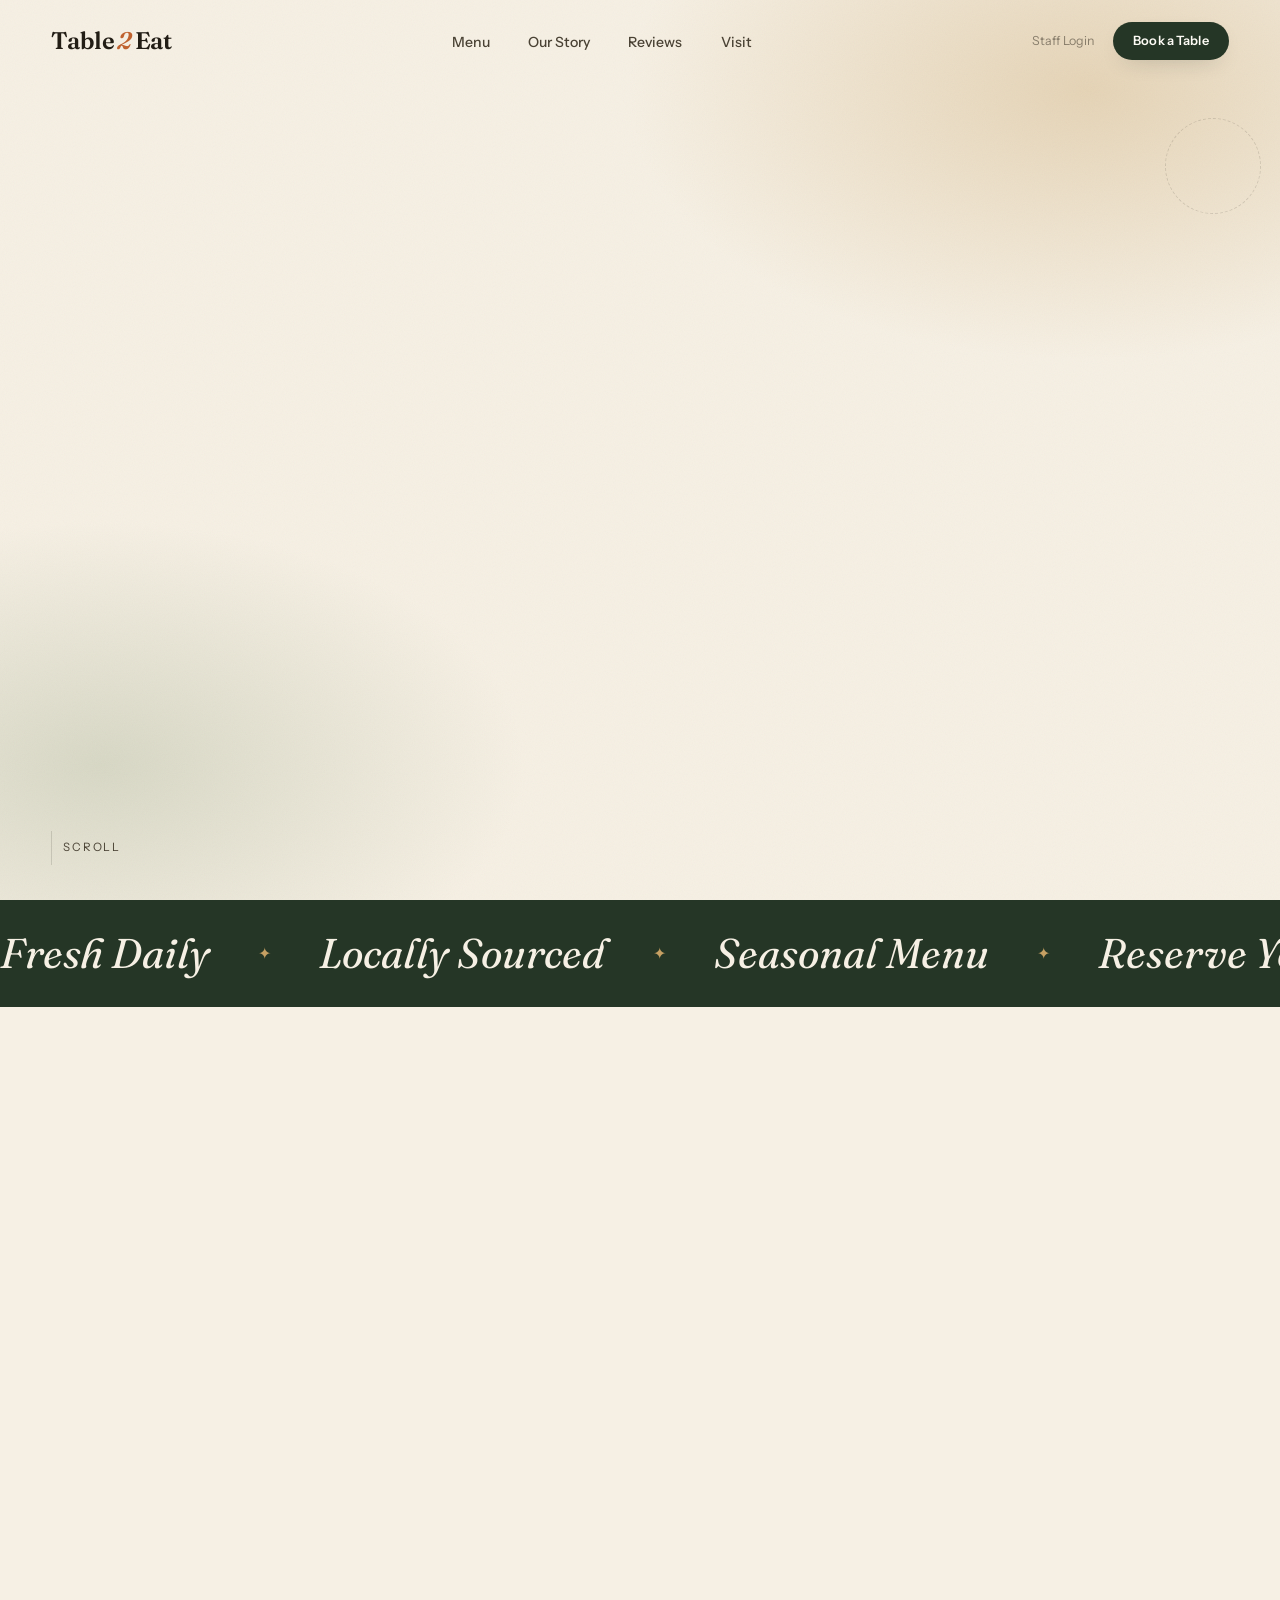
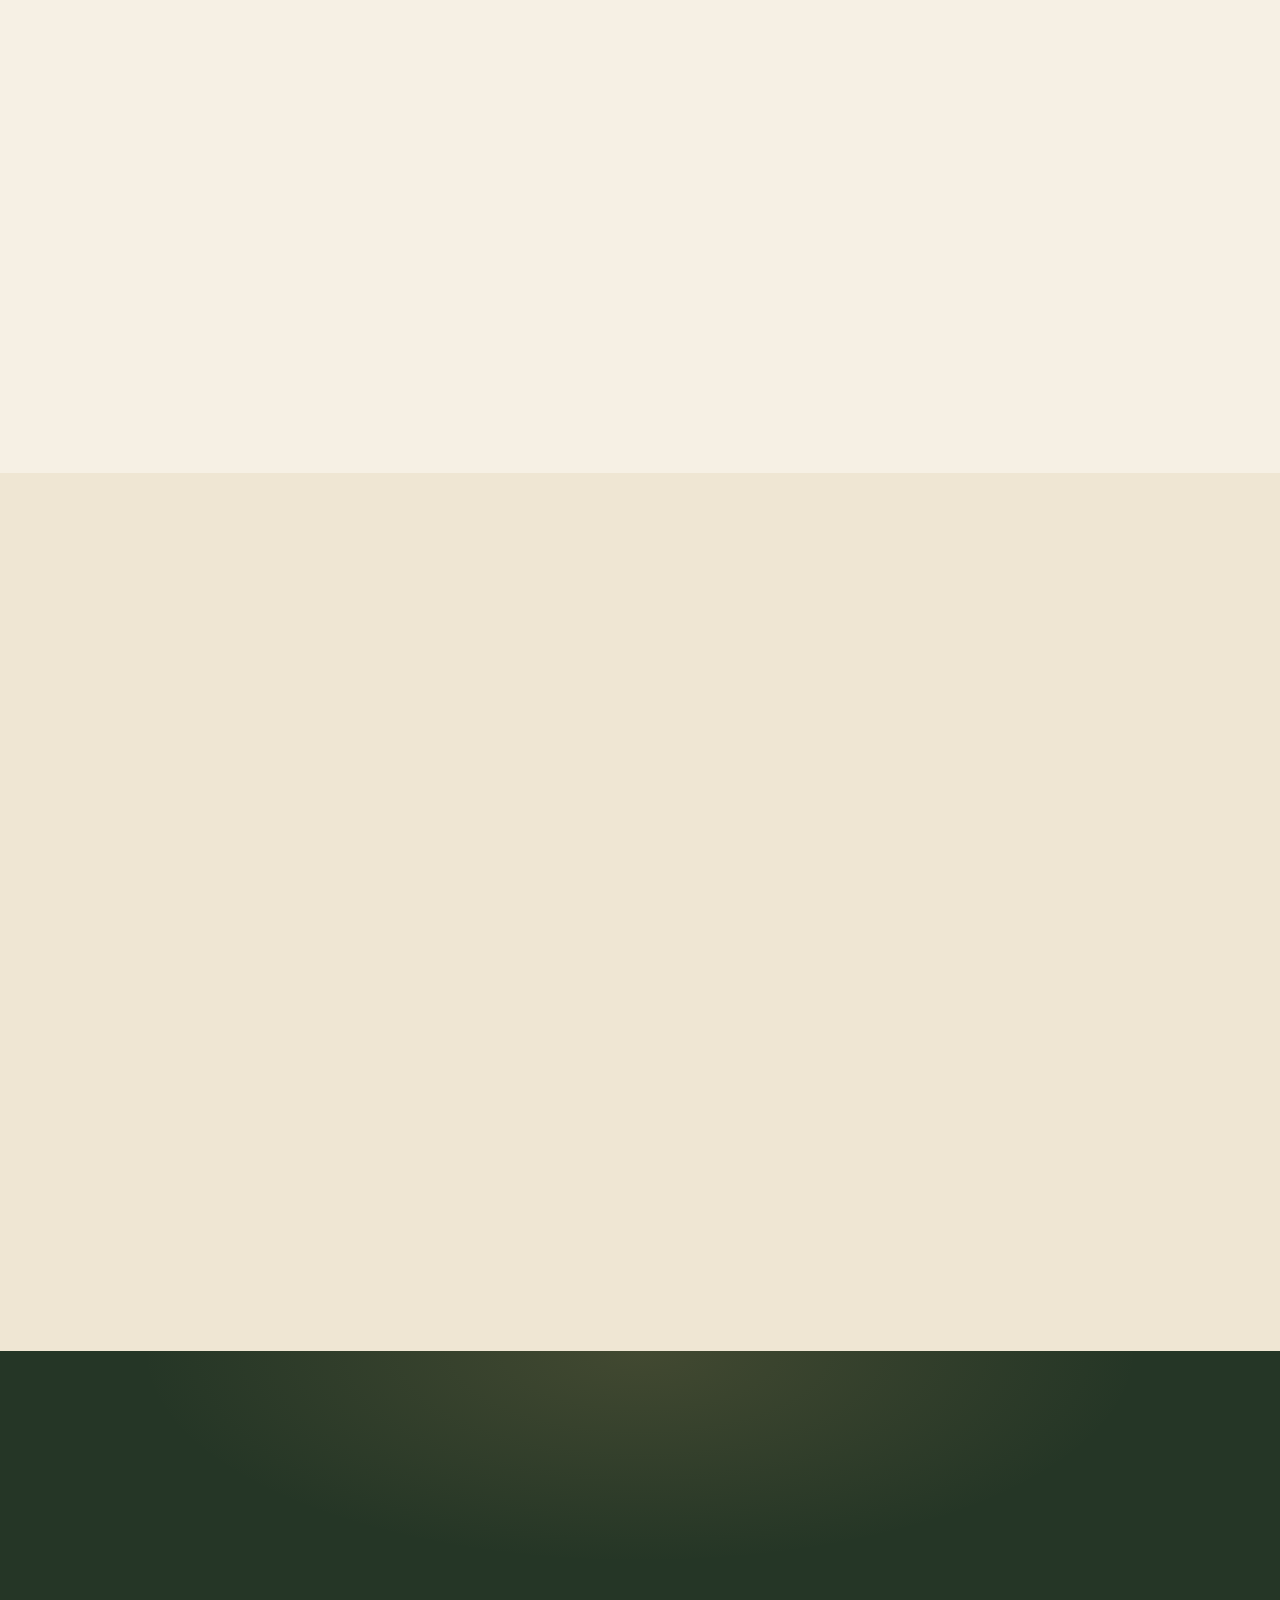
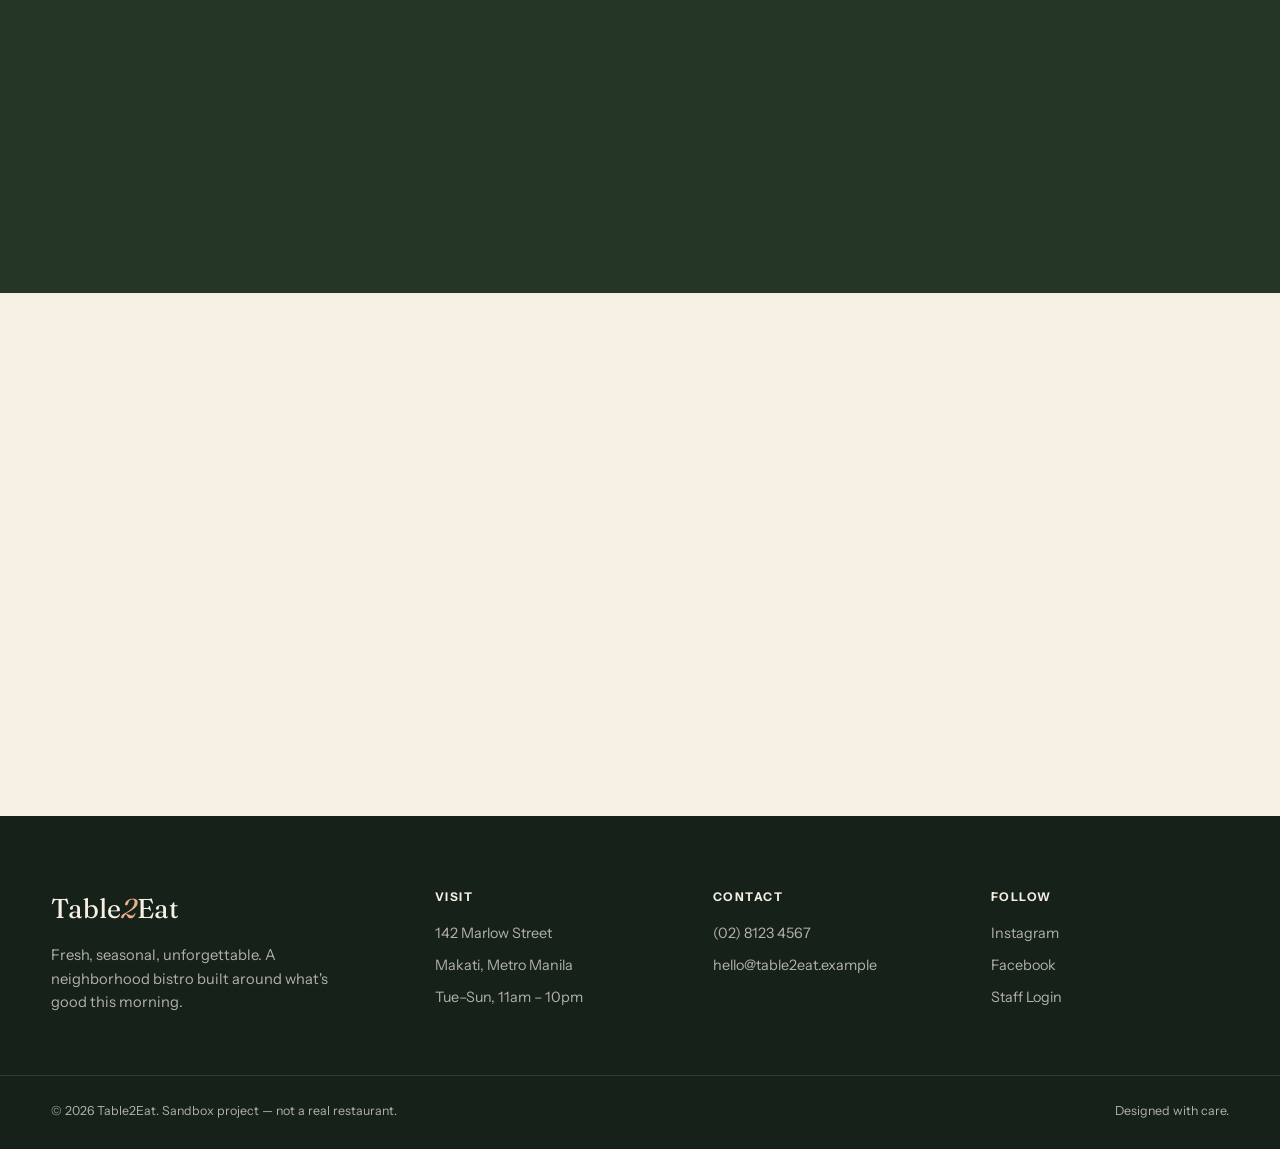
==== index.html @ b5bfb8fa "Initial commit: Table2Eat sandbox restaurant site Fresh minimalist bistro landing page with GSAP scr" ====
<!DOCTYPE html>
<html lang="en">
<head>
<meta charset="UTF-8">
<meta name="viewport" content="width=device-width, initial-scale=1.0">
<title>Table2Eat — Fresh, Seasonal, Unforgettable</title>
<link rel="icon" href="data:image/svg+xml,%3Csvg xmlns='http://www.w3.org/2000/svg' viewBox='0 0 100 100'%3E%3Crect width='100' height='100' rx='22' fill='%23253626'/%3E%3Ctext x='50' y='68' font-size='58' text-anchor='middle' fill='%23F6F0E4' font-family='Georgia,serif'%3ET%3C/text%3E%3C/svg%3E">
<link rel="stylesheet" href="css/style.css">
</head>
<body>

<div class="grain"></div>

<!-- ============ NAV ============ -->
<nav class="nav" id="nav">
  <div class="nav-inner-bg"></div>
  <a href="#" class="nav-logo">Table<span class="n2">2</span>Eat</a>
  <ul class="nav-links">
    <li><a href="#menu">Menu</a></li>
    <li><a href="#about">Our Story</a></li>
    <li><a href="#reviews">Reviews</a></li>
    <li><a href="#visit">Visit</a></li>
  </ul>
  <div class="nav-cta">
    <a href="admin/index.html" class="nav-admin-link">Staff Login</a>
    <button class="btn btn-primary btn-sm" id="openBookingBtn">Book a Table</button>
  </div>
</nav>

<!-- ============ HERO ============ -->
<section class="hero">
  <div class="hero-mesh"></div>
  <div class="container hero-grid">
    <div class="hero-copy">
      <div class="eyebrow" data-reveal="up">Bistro &amp; Kitchen — Est. 2019</div>
      <h1 class="hero-title" data-reveal="up">
        A table,<br>set <em>just</em><br>for you.
      </h1>
      <p class="hero-sub" data-reveal="up">Seasonal plates built around what's fresh this morning — served in a room designed for long, unhurried dinners with people you like.</p>
      <div class="hero-actions" data-reveal="up">
        <button class="btn btn-terracotta" id="openBookingBtn2">Book a Table</button>
        <a href="#menu" class="btn btn-outline">View Menu</a>
      </div>
      <p class="hero-note" data-reveal="up">Reservation fee required · fully deductible from your bill</p>
    </div>
    <div class="hero-visual">
      <div class="hero-ring"></div>
      <div class="hero-blob" data-reveal="scale">
        <img src="https://images.unsplash.com/photo-1467003909585-2f8a72700288?auto=format&fit=crop&w=1200&q=80" alt="Signature plated dish at Table2Eat">
      </div>
      <div class="hero-badge" data-reveal="up">
        <span class="stars">★★★★★</span>
        <div><strong>4.9</strong> average<small>from 480+ diners</small></div>
      </div>
    </div>
  </div>
  <div class="hero-scroll-cue"><div class="line"></div>Scroll</div>
</section>

<!-- ============ MARQUEE ============ -->
<div class="marquee-strip">
  <div class="marquee-track" id="marqueeTrack">
    <span>Fresh Daily</span><span>Locally Sourced</span><span>Seasonal Menu</span><span>Reserve Your Table</span>
    <span>Fresh Daily</span><span>Locally Sourced</span><span>Seasonal Menu</span><span>Reserve Your Table</span>
  </div>
</div>

<!-- ============ MENU BENTO ============ -->
<section class="section-pad" id="menu">
  <div class="container">
    <div class="section-head">
      <div class="eyebrow" data-reveal="up">The Menu</div>
      <h2 class="section-title" data-reveal="up">Small plates, <em>big</em> flavor.</h2>
      <p class="section-sub" data-reveal="up">A rotating menu shaped by the season — here's what's on the pass this week.</p>
    </div>

    <div class="bento">
      <div class="bento-card large" data-reveal="fade">
        <img src="https://images.unsplash.com/photo-1616669944447-d65d41a222bd?auto=format&fit=crop&w=1200&q=80" alt="Seared duck breast, chef's signature">
        <div class="card-info">
          <div class="tag">Chef's Signature</div>
          <h3>Seared Duck, Charred Fig &amp; Jus</h3>
          <div class="price">₱680</div>
        </div>
      </div>
      <div class="bento-card" data-reveal="fade">
        <img src="https://images.unsplash.com/photo-1553455860-2fa544e14141?auto=format&fit=crop&w=800&q=80" alt="Garden salad starter">
        <div class="card-info">
          <div class="tag">Starter</div>
          <h3>Garden Leaves &amp; Herb Vinaigrette</h3>
          <div class="price">₱320</div>
        </div>
      </div>
      <div class="bento-card glass-note" data-reveal="fade">
        <div class="quote-mark">"</div>
        <p>Every dish tasted like it was made ten minutes before it hit the table. Unreal.</p>
        <div class="who">— Renee A., Google Review</div>
      </div>
      <div class="bento-card tall" data-reveal="fade">
        <img src="https://images.unsplash.com/photo-1516100882582-96c3a05fe590?auto=format&fit=crop&w=800&q=80" alt="Handmade pasta dish">
        <div class="card-info">
          <div class="tag">Handmade</div>
          <h3>Brown Butter Tagliatelle</h3>
          <div class="price">₱440</div>
        </div>
      </div>
      <div class="bento-card" data-reveal="fade">
        <img src="https://images.unsplash.com/photo-1543508834-51a9bcc28a88?auto=format&fit=crop&w=800&q=80" alt="Dessert tart">
        <div class="card-info">
          <div class="tag">To Finish</div>
          <h3>Citrus Tart, Torched Meringue</h3>
          <div class="price">₱280</div>
        </div>
      </div>
    </div>

    <div class="menu-foot" data-reveal="up">
      <p style="color:var(--ink-soft); font-size:.92rem;">Prices shown in PHP · full menu available at the table</p>
      <button class="btn btn-outline" id="openBookingBtn3">Reserve a Seat</button>
    </div>
  </div>
</section>

<!-- ============ ABOUT / STORY ============ -->
<section class="about section-pad" id="about">
  <div class="container about-grid">
    <div class="about-visual" data-reveal="clip">
      <img src="https://images.unsplash.com/photo-1610963490387-0c08126eacf8?auto=format&fit=crop&w=1000&q=80" alt="Table2Eat dining room interior">
      <div class="frame-line"></div>
    </div>
    <div class="about-copy">
      <div class="eyebrow" data-reveal="up">Our Story</div>
      <h2 class="section-title" data-reveal="up">Built around <em>one</em> long table.</h2>
      <div class="story-track" id="storyTrack">
        <p class="story-line" data-active="true">Table2Eat started as a six-table pop-up in 2019 — one chef, one market run every morning, one menu that changed with whatever looked best at the stall.</p>
        <p class="story-line">Five years later the market run hasn't changed. We still walk the same three farms every morning before service, and the menu still bends to what they hand us.</p>
        <p class="story-line">What we added is the room: warm oak, low light, and a kitchen you can watch work — because a good meal deserves an audience.</p>
      </div>
      <div class="stat-row" data-reveal="up">
        <div class="stat"><b>2019</b><span>Est.</span></div>
        <div class="stat"><b>32</b><span>Seats</span></div>
        <div class="stat"><b>4.9★</b><span>480+ Reviews</span></div>
      </div>
    </div>
  </div>
</section>

<!-- ============ RESERVE CTA ============ -->
<section class="reserve-cta section-pad" id="visit">
  <div class="container">
    <div class="eyebrow" data-reveal="up">Reservations</div>
    <h2 class="reserve-title" data-reveal="up">Save a seat<br>for <em>tonight.</em></h2>
    <p class="reserve-sub" data-reveal="up">Tables are limited and fill quickly on weekends. Reserve online in under two minutes — a small fee holds your table and comes off your final bill.</p>
    <div class="reserve-actions" data-reveal="up">
      <button class="btn btn-terracotta" id="openBookingBtn4">Book a Table</button>
      <a href="#" class="btn btn-ghost-light">Call (02) 8123 4567</a>
    </div>
  </div>
</section>

<!-- ============ REVIEWS ============ -->
<section class="section-pad" id="reviews">
  <div class="container">
    <div class="section-head center" data-reveal="up">
      <div class="eyebrow" style="justify-content:center;">Reviews</div>
      <h2 class="section-title">Word of <em>mouth.</em></h2>
    </div>
    <div class="bento" style="grid-auto-rows:200px;">
      <div class="bento-card glass-note" data-reveal="fade">
        <div class="quote-mark">"</div>
        <p>Best tasting menu in the city, hands down. The duck alone is worth the trip.</p>
        <div class="who">— Marco T.</div>
      </div>
      <div class="bento-card glass-note" data-reveal="fade">
        <div class="quote-mark">"</div>
        <p>Booking online took two minutes and the staff already knew our order when we walked in.</p>
        <div class="who">— Dani P.</div>
      </div>
      <div class="bento-card glass-note" data-reveal="fade">
        <div class="quote-mark">"</div>
        <p>Quiet, warm, unpretentious — exactly what a neighborhood bistro should feel like.</p>
        <div class="who">— Sam K.</div>
      </div>
      <div class="bento-card glass-note" data-reveal="fade">
        <div class="quote-mark">"</div>
        <p>The tart. Just — the tart. We ordered a second one before finishing the first.</p>
        <div class="who">— Renee A.</div>
      </div>
    </div>
  </div>
</section>

<!-- ============ FOOTER ============ -->
<footer>
  <div class="container footer-grid">
    <div>
      <div class="footer-brand">Table<span class="n2">2</span>Eat</div>
      <p class="footer-tag">Fresh, seasonal, unforgettable. A neighborhood bistro built around what's good this morning.</p>
    </div>
    <div class="footer-col">
      <h4>Visit</h4>
      <ul>
        <li>142 Marlow Street</li>
        <li>Makati, Metro Manila</li>
        <li>Tue–Sun, 11am – 10pm</li>
      </ul>
    </div>
    <div class="footer-col">
      <h4>Contact</h4>
      <ul>
        <li><a href="tel:+6328123456">(02) 8123 4567</a></li>
        <li><a href="mailto:hello@table2eat.example">hello@table2eat.example</a></li>
      </ul>
    </div>
    <div class="footer-col">
      <h4>Follow</h4>
      <ul>
        <li><a href="#">Instagram</a></li>
        <li><a href="#">Facebook</a></li>
        <li><a href="admin/index.html">Staff Login</a></li>
      </ul>
    </div>
  </div>
  <div class="container footer-bottom">
    <span>© 2026 Table2Eat. Sandbox project — not a real restaurant.</span>
    <span>Designed with care.</span>
  </div>
</footer>

<!-- ============ BOOKING OVERLAY ============ -->
<div class="booking-overlay" id="bookingOverlay" aria-hidden="true">
  <div class="booking-backdrop" id="bookingBackdrop"></div>
  <div class="booking-panel" id="bookingPanel">

    <div class="booking-head">
      <div class="title" id="bookingHeadTitle">Reserve Your Table</div>
      <button class="booking-close" id="bookingCloseBtn" aria-label="Close">✕</button>
    </div>

    <div class="booking-steps" id="bookingSteps">
      <div class="step-dot active" data-step="1"></div>
      <div class="step-dot" data-step="2"></div>
      <div class="step-dot" data-step="3"></div>
      <div class="step-dot" data-step="4"></div>
    </div>
    <div class="step-labels">
      <span class="active" data-label="1">Details</span>
      <span data-label="2">Payment</span>
      <span data-label="3">Proof</span>
      <span data-label="4">Done</span>
    </div>

    <div class="booking-body">

      <!-- STEP 1: DETAILS -->
      <form class="booking-step active" id="step1" data-step="1" novalidate>
        <div class="field-row">
          <div class="field" id="f-name">
            <label for="bk-name">Full Name</label>
            <input type="text" id="bk-name" placeholder="Juan Dela Cruz" required>
            <div class="field-error">Please enter your name.</div>
          </div>
          <div class="field" id="f-phone">
            <label for="bk-phone">Phone Number</label>
            <input type="tel" id="bk-phone" placeholder="09XX XXX XXXX" required>
            <div class="field-error">Please enter a valid phone number.</div>
          </div>
        </div>
        <div class="field" id="f-email">
          <label for="bk-email">Email</label>
          <input type="email" id="bk-email" placeholder="you@email.com" required>
          <div class="field-error">Please enter a valid email.</div>
        </div>
        <div class="field-row">
          <div class="field" id="f-date">
            <label for="bk-date">Date</label>
            <input type="date" id="bk-date" required>
            <div class="field-error">Please choose a date.</div>
          </div>
          <div class="field" id="f-time">
            <label for="bk-time">Time</label>
            <select id="bk-time" required>
              <option value="">Select time</option>
              <option>11:00 AM</option><option>12:00 PM</option><option>1:00 PM</option>
              <option>6:00 PM</option><option>7:00 PM</option><option>8:00 PM</option><option>9:00 PM</option>
            </select>
            <div class="field-error">Please choose a time.</div>
          </div>
        </div>
        <div class="field" id="f-party">
          <label for="bk-party">Party Size</label>
          <select id="bk-party" required>
            <option value="">Select party size</option>
            <option value="1">1 guest</option><option value="2">2 guests</option>
            <option value="3">3 guests</option><option value="4">4 guests</option>
            <option value="5">5 guests</option><option value="6">6 guests</option>
            <option value="7">7+ guests</option>
          </select>
          <div class="field-error">Please choose a party size.</div>
        </div>
        <div class="field">
          <label for="bk-notes">Special Requests <span style="opacity:.6;font-weight:400;">(optional)</span></label>
          <textarea id="bk-notes" placeholder="Allergies, occasion, seating preference…"></textarea>
        </div>
        <div class="booking-actions">
          <span></span>
          <button type="submit" class="btn btn-primary">Proceed to Payment</button>
        </div>
      </form>

      <!-- STEP 2: PAYMENT -->
      <div class="booking-step" id="step2" data-step="2">
        <div class="summary-card" id="summaryCard"></div>
        <div class="pay-panel">
          <div class="qr-box"><div id="qrcode-canvas"></div></div>
          <div class="pay-instructions">
            <div class="pay-amount">₱<span id="payAmount">300</span></div>
            <div class="pay-ref">Ref: <span id="payRef">—</span></div>
            <ul style="margin-top:1rem;">
              <li><b>1.</b> Open your GCash / Maya app</li>
              <li><b>2.</b> Scan the QR code shown here</li>
              <li><b>3.</b> Pay the exact amount above</li>
              <li><b>4.</b> Screenshot your receipt</li>
            </ul>
          </div>
        </div>
        <div class="booking-actions">
          <button type="button" class="btn btn-outline" data-back="1">Back</button>
          <button type="button" class="btn btn-primary" data-next="3">I've Paid — Upload Proof</button>
        </div>
      </div>

      <!-- STEP 3: UPLOAD -->
      <div class="booking-step" id="step3" data-step="3">
        <div class="upload-zone" id="uploadZone">
          <input type="file" id="uploadInput" accept="image/*">
          <div class="icon">⬆</div>
          <p><strong>Click to upload</strong> or drag your payment screenshot here<br>PNG or JPG, up to 5MB</p>
        </div>
        <div class="upload-preview" id="uploadPreview">
          <img id="uploadPreviewImg" alt="Receipt preview">
          <div><div class="name" id="uploadPreviewName">receipt.png</div><small style="color:var(--ink-soft);">Ready to submit</small></div>
          <button class="remove" id="uploadRemoveBtn">Remove</button>
        </div>
        <div class="field-error" id="uploadError" style="display:none; margin-top:.8rem;">Please upload your payment screenshot before submitting.</div>
        <div class="booking-actions">
          <button type="button" class="btn btn-outline" data-back="2">Back</button>
          <button type="button" class="btn btn-primary" id="submitBookingBtn">Submit Booking</button>
        </div>
      </div>

      <!-- STEP 4: CONFIRMATION -->
      <div class="booking-step" id="step4" data-step="4">
        <div class="confirm-wrap">
          <div class="confirm-check">
            <svg viewBox="0 0 24 24"><path id="checkPath" d="M4 12.5L9.5 18L20 6"/></svg>
          </div>
          <h3>Booking Submitted!</h3>
          <div class="ref" id="confirmRef">T2E-000000</div>
          <p>Our staff will verify your payment and confirm your reservation shortly. You'll receive updates via the email you provided.</p>
          <button class="btn btn-primary" id="doneBtn" style="margin-top:1.6rem;">Back to Home</button>
        </div>
      </div>

    </div>
  </div>
</div>

<script src="https://cdnjs.cloudflare.com/ajax/libs/gsap/3.12.5/gsap.min.js"></script>
<script src="https://cdnjs.cloudflare.com/ajax/libs/gsap/3.12.5/ScrollTrigger.min.js"></script>
<script src="https://cdnjs.cloudflare.com/ajax/libs/qrcodejs/1.0.0/qrcode.min.js"></script>
<script src="js/main.js"></script>
<script src="js/booking.js"></script>
</body>
</html>
---- css/style.css ----
/* ============================================================
   TABLE2EAT — Fresh Minimalist Bistro
   Design system: cream/paper base, deep forest green + terracotta
   accents, Fraunces display serif x Instrument Sans body.
   ============================================================ */

@import url('https://fonts.googleapis.com/css2?family=Fraunces:ital,opsz,wght@0,9..144,300;0,9..144,400;0,9..144,500;0,9..144,600;0,9..144,700;1,9..144,400;1,9..144,500&family=Instrument+Sans:ital,wght@0,400;0,500;0,600;0,700;1,400&display=swap');

:root{
  --cream:        #F6F0E4;
  --cream-soft:   #EFE6D3;
  --cream-deep:   #E4D8BE;
  --paper:        #FFFDF7;
  --ink:          #221D15;
  --ink-soft:     #4A4234;
  --forest:       #253626;
  --forest-deep:  #16211A;
  --forest-mid:   #35492F;
  --sage:         #8A9A78;
  --terracotta:   #C1622E;
  --terracotta-deep:#9A4A22;
  --terracotta-soft:#E9B08A;
  --gold:         #C6A063;
  --line:         rgba(34,29,21,.14);
  --line-soft:    rgba(34,29,21,.08);
  --glass-fill:   rgba(255,253,247,.55);
  --glass-stroke: rgba(255,253,247,.7);
  --shadow-soft:  0 20px 60px -25px rgba(22,33,26,.35);
  --shadow-tight: 0 8px 24px -12px rgba(22,33,26,.3);

  --font-display: 'Fraunces', ui-serif, Georgia, serif;
  --font-body: 'Instrument Sans', -apple-system, sans-serif;

  --container: 1320px;
  --gutter: clamp(1.25rem, 4vw, 3.5rem);
}

*,*::before,*::after{ box-sizing:border-box; }
html{ scroll-behavior:smooth; }
body{
  margin:0;
  background:var(--cream);
  color:var(--ink);
  font-family:var(--font-body);
  font-size:16px;
  line-height:1.5;
  -webkit-font-smoothing:antialiased;
  overflow-x:hidden;
}
img{ max-width:100%; display:block; }
a{ color:inherit; text-decoration:none; }
button{ font-family:inherit; cursor:pointer; }
ul{ margin:0; padding:0; list-style:none; }
h1,h2,h3,h4,p{ margin:0; }

::selection{ background:var(--terracotta); color:var(--paper); }

/* film-grain / paper texture overlay */
.grain{
  position:fixed; inset:0; z-index:998; pointer-events:none;
  opacity:.05; mix-blend-mode:multiply;
  background-image:url("data:image/svg+xml,%3Csvg xmlns='http://www.w3.org/2000/svg' width='140' height='140'%3E%3Cfilter id='n'%3E%3CfeTurbulence type='fractalNoise' baseFrequency='0.9' numOctaves='2' stitchTiles='stitch'/%3E%3C/filter%3E%3Crect width='100%25' height='100%25' filter='url(%23n)'/%3E%3C/svg%3E");
}

.container{
  max-width:var(--container);
  margin:0 auto;
  padding-left:var(--gutter);
  padding-right:var(--gutter);
}

.eyebrow{
  display:flex; align-items:center; gap:.6rem;
  font-size:.72rem; font-weight:600; letter-spacing:.22em; text-transform:uppercase;
  color:var(--terracotta-deep);
}
.eyebrow::before{
  content:''; width:22px; height:1px; background:var(--terracotta);
}

.btn{
  display:inline-flex; align-items:center; justify-content:center; gap:.55rem;
  padding:1rem 1.9rem;
  border-radius:100px;
  font-family:var(--font-body); font-weight:600; font-size:.92rem; letter-spacing:.01em;
  border:1px solid transparent;
  transition:transform .5s cubic-bezier(.16,1,.3,1), box-shadow .5s cubic-bezier(.16,1,.3,1), background .3s ease, color .3s ease, border-color .3s ease;
  will-change:transform;
  white-space:nowrap;
}
.btn-primary{
  background:var(--forest); color:var(--paper);
  box-shadow:var(--shadow-tight);
}
.btn-primary:hover{ transform:translateY(-3px); box-shadow:0 16px 30px -12px rgba(22,33,26,.45); background:var(--forest-deep); }
.btn-outline{
  background:transparent; color:var(--ink); border-color:var(--line);
}
.btn-outline:hover{ border-color:var(--forest); background:rgba(37,54,38,.05); transform:translateY(-2px); }
.btn-terracotta{
  background:var(--terracotta); color:var(--paper);
  box-shadow:0 14px 30px -14px rgba(154,74,34,.6);
}
.btn-terracotta:hover{ background:var(--terracotta-deep); transform:translateY(-3px); }
.btn-ghost-light{
  background:rgba(255,253,247,.12); color:var(--paper); border-color:rgba(255,253,247,.35);
  backdrop-filter:blur(6px);
}
.btn-ghost-light:hover{ background:rgba(255,253,247,.22); }
.btn[disabled]{ opacity:.45; pointer-events:none; }
.btn-sm{ padding:.65rem 1.2rem; font-size:.8rem; }
.btn-block{ width:100%; }

/* ---------------- NAV ---------------- */
.nav{
  position:fixed; top:0; left:0; right:0; z-index:500;
  padding:1.4rem var(--gutter);
  display:flex; align-items:center; justify-content:space-between;
  transition:padding .4s ease, background .4s ease, box-shadow .4s ease, border-color .4s ease;
}
.nav-inner-bg{
  position:absolute; inset:0; z-index:-1;
  background:rgba(246,240,228,0);
  border-bottom:1px solid transparent;
  transition:background .4s ease, border-color .4s ease, backdrop-filter .4s ease;
}
.nav.is-scrolled{ padding-top:.85rem; padding-bottom:.85rem; }
.nav.is-scrolled .nav-inner-bg{
  background:rgba(246,240,228,.78);
  backdrop-filter:blur(16px) saturate(140%);
  border-color:var(--line);
}
.nav-logo{
  font-family:var(--font-display); font-weight:600; font-size:1.5rem; letter-spacing:-.01em;
  display:flex; align-items:baseline; gap:.15rem;
}
.nav-logo .n2{ color:var(--terracotta); font-style:italic; }
.nav-links{
  display:flex; align-items:center; gap:2.4rem;
}
.nav-links a{
  font-size:.88rem; font-weight:500; color:var(--ink-soft);
  position:relative; padding-bottom:3px;
}
.nav-links a::after{
  content:''; position:absolute; left:0; bottom:0; width:0; height:1px; background:var(--ink);
  transition:width .35s cubic-bezier(.16,1,.3,1);
}
.nav-links a:hover{ color:var(--ink); }
.nav-links a:hover::after{ width:100%; }
.nav-cta{ display:flex; align-items:center; gap:1.2rem; }
.nav-admin-link{ font-size:.78rem; color:var(--ink-soft); opacity:.6; }
.nav-admin-link:hover{ opacity:1; }
.nav-burger{ display:none; }

/* ---------------- HERO ---------------- */
.hero{
  position:relative;
  min-height:100vh;
  display:flex; align-items:center;
  padding:clamp(6rem,14vh,9rem) 0 4rem;
  overflow:hidden;
}
.hero-mesh{
  position:absolute; inset:0; z-index:-2;
  background:
    radial-gradient(ellipse 60% 50% at 85% 10%, rgba(198,160,99,.35), transparent 60%),
    radial-gradient(ellipse 55% 45% at 8% 85%, rgba(138,154,120,.28), transparent 60%),
    var(--cream);
}
.hero-grid{
  display:grid; grid-template-columns:1.05fr .95fr; gap:clamp(2rem,5vw,5rem);
  align-items:center;
  width:100%;
}
.hero-copy .eyebrow{ margin-bottom:1.6rem; }
.hero-title{
  font-family:var(--font-display);
  font-weight:500;
  font-size:clamp(3rem, 6.4vw, 5.6rem);
  line-height:.98;
  letter-spacing:-.015em;
  color:var(--ink);
}
.hero-title em{
  font-style:italic; font-weight:400; color:var(--terracotta);
}
.hero-sub{
  margin-top:1.6rem;
  max-width:34ch;
  font-size:1.1rem;
  color:var(--ink-soft);
  line-height:1.65;
}
.hero-actions{ margin-top:2.6rem; display:flex; align-items:center; gap:1.2rem; flex-wrap:wrap; }
.hero-note{ font-size:.82rem; color:var(--ink-soft); }

.hero-visual{
  position:relative;
  width:100%;
  aspect-ratio:4/5;
}
.hero-blob{
  position:absolute; inset:0;
  border-radius:58% 42% 63% 37% / 45% 55% 45% 55%;
  overflow:hidden;
  box-shadow:var(--shadow-soft);
}
.hero-blob img{
  width:100%; height:100%; object-fit:cover;
  transform:scale(1.08);
}
.hero-badge{
  position:absolute; bottom:-1.6rem; left:-1.8rem;
  background:var(--paper);
  border-radius:20px;
  padding:1.1rem 1.4rem;
  box-shadow:var(--shadow-tight);
  display:flex; align-items:center; gap:.9rem;
  max-width:230px;
}
.hero-badge .stars{ color:var(--terracotta); font-size:.95rem; letter-spacing:2px; }
.hero-badge small{ display:block; font-size:.72rem; color:var(--ink-soft); margin-top:.2rem; }
.hero-ring{
  position:absolute; top:-2rem; right:-2rem;
  width:96px; height:96px;
  border:1px dashed var(--line);
  border-radius:50%;
}
.hero-scroll-cue{
  position:absolute; left:var(--gutter); bottom:2.2rem;
  display:flex; align-items:center; gap:.7rem;
  font-size:.72rem; letter-spacing:.15em; text-transform:uppercase; color:var(--ink-soft);
}
.hero-scroll-cue .line{ width:1px; height:34px; background:var(--line); position:relative; overflow:hidden; }
.hero-scroll-cue .line::after{
  content:''; position:absolute; top:-100%; left:0; width:100%; height:100%; background:var(--forest);
  animation:scrollcue 2.2s ease-in-out infinite;
}
@keyframes scrollcue{ 0%{top:-100%;} 60%{top:100%;} 100%{top:100%;} }

/* ---------------- MARQUEE ---------------- */
.marquee-strip{
  background:var(--forest);
  color:var(--cream);
  padding:1.4rem 0;
  overflow:hidden;
  white-space:nowrap;
}
.marquee-track{
  display:inline-flex; gap:3rem;
  animation:marquee 26s linear infinite;
  will-change:transform;
}
.marquee-track span{
  font-family:var(--font-display);
  font-style:italic;
  font-weight:400;
  font-size:clamp(1.6rem, 3.6vw, 2.6rem);
  display:flex; align-items:center; gap:3rem;
  color:var(--cream);
}
.marquee-track span::after{ content:'✦'; font-style:normal; color:var(--gold); font-size:1rem; }
@keyframes marquee{ from{ transform:translateX(0); } to{ transform:translateX(-50%); } }

/* ---------------- SECTION SCAFFOLD ---------------- */
section{ position:relative; }
.section-pad{ padding:clamp(5rem,10vh,8rem) 0; }
.section-head{ max-width:640px; margin-bottom:3.5rem; }
.section-head.center{ margin-left:auto; margin-right:auto; text-align:center; }
.section-title{
  font-family:var(--font-display); font-weight:500;
  font-size:clamp(2.2rem, 4vw, 3.4rem);
  line-height:1.05; letter-spacing:-.01em;
  margin-top:1rem;
}
.section-title em{ font-style:italic; color:var(--terracotta); font-weight:400; }
.section-sub{ margin-top:1.1rem; color:var(--ink-soft); font-size:1.05rem; line-height:1.6; }

/* ---------------- BENTO MENU ---------------- */
.bento{
  display:grid;
  grid-template-columns:repeat(4, 1fr);
  grid-auto-rows:190px;
  gap:1.1rem;
}
.bento-card{
  position:relative;
  border-radius:26px;
  overflow:hidden;
  cursor:pointer;
  isolation:isolate;
}
.bento-card img{
  position:absolute; inset:0; width:100%; height:100%; object-fit:cover;
  transition:transform 1.1s cubic-bezier(.16,1,.3,1), filter .6s ease;
}
.bento-card:hover img{ transform:scale(1.08); }
.bento-card::before{
  content:''; position:absolute; inset:0;
  background:linear-gradient(180deg, rgba(22,33,26,0) 40%, rgba(22,33,26,.82) 100%);
  z-index:1;
}
.bento-card .card-info{
  position:absolute; left:0; right:0; bottom:0; z-index:2;
  padding:1.4rem;
  color:var(--paper);
  transform:translateY(8px);
  opacity:.92;
  transition:transform .5s cubic-bezier(.16,1,.3,1);
}
.bento-card:hover .card-info{ transform:translateY(0); }
.card-info .tag{ font-size:.68rem; letter-spacing:.14em; text-transform:uppercase; color:var(--terracotta-soft); }
.card-info h3{ font-family:var(--font-display); font-weight:500; font-size:1.35rem; margin-top:.35rem; }
.card-info .price{ font-size:.85rem; opacity:.85; margin-top:.2rem; }

.bento-card.large{ grid-column:span 2; grid-row:span 2; }
.bento-card.tall{ grid-row:span 2; }
.bento-card.glass-note{
  background:var(--glass-fill);
  backdrop-filter:blur(18px);
  border:1px solid var(--glass-stroke);
  display:flex; flex-direction:column; justify-content:center; padding:1.8rem;
}
.bento-card.glass-note::before{ display:none; }
.bento-card.glass-note .quote-mark{ font-family:var(--font-display); font-size:2.6rem; color:var(--terracotta); line-height:1; }
.bento-card.glass-note p{ font-family:var(--font-display); font-style:italic; font-size:1.05rem; color:var(--forest); margin-top:.5rem; line-height:1.4; }
.bento-card.glass-note .who{ margin-top:1rem; font-family:var(--font-body); font-style:normal; font-size:.78rem; color:var(--ink-soft); letter-spacing:.05em; text-transform:uppercase; }

.menu-foot{
  margin-top:2.6rem; display:flex; align-items:center; justify-content:space-between; flex-wrap:wrap; gap:1rem;
}

/* ---------------- ABOUT / PINNED STORY ---------------- */
.about{
  background:var(--cream-soft);
}
.about-grid{
  display:grid; grid-template-columns:.95fr 1.05fr; gap:clamp(2rem,6vw,6rem); align-items:center;
}
.about-visual{
  position:relative; width:100%; aspect-ratio:3/4; border-radius:28px; overflow:hidden; box-shadow:var(--shadow-soft);
}
.about-visual img{ width:100%; height:100%; object-fit:cover; }
.about-visual .frame-line{
  position:absolute; inset:18px; border:1px solid rgba(255,253,247,.5); border-radius:18px; pointer-events:none;
}
.about-copy .stat-row{
  display:flex; gap:clamp(1.6rem,4vw,3rem); margin-top:2.6rem; flex-wrap:wrap;
}
.about-copy .stat b{
  font-family:var(--font-display); font-size:2.4rem; font-weight:500; color:var(--forest); display:block;
}
.about-copy .stat span{ font-size:.76rem; letter-spacing:.1em; text-transform:uppercase; color:var(--ink-soft); }
.about-copy .story-track{ position:relative; min-height:9.5rem; margin-top:1.4rem; }
.about-copy .story-line{
  position:absolute; inset:0;
  font-size:1.1rem; line-height:1.7; color:var(--ink-soft);
  opacity:0;
}

/* ---------------- RESERVATION CTA ---------------- */
.reserve-cta{
  background:var(--forest);
  color:var(--cream);
  text-align:center;
  overflow:hidden;
  position:relative;
}
.reserve-cta::before{
  content:'';
  position:absolute; inset:0;
  background:radial-gradient(ellipse 60% 60% at 50% 0%, rgba(198,160,99,.18), transparent 65%);
}
.reserve-cta .eyebrow{ justify-content:center; color:var(--terracotta-soft); }
.reserve-cta .eyebrow::before{ background:var(--terracotta-soft); }
.reserve-title{
  font-family:var(--font-display); font-weight:500;
  font-size:clamp(2.6rem, 6vw, 5rem); line-height:1;
  margin-top:1.2rem;
}
.reserve-title em{ font-style:italic; color:var(--gold); font-weight:400; }
.reserve-sub{ max-width:46ch; margin:1.4rem auto 0; color:rgba(246,240,228,.75); font-size:1.08rem; }
.reserve-actions{ margin-top:2.6rem; display:flex; justify-content:center; gap:1.2rem; flex-wrap:wrap; }

/* ---------------- FOOTER ---------------- */
footer{
  background:var(--forest-deep); color:rgba(246,240,228,.7);
  padding:4.5rem 0 1.8rem;
}
.footer-grid{
  display:grid; grid-template-columns:1.3fr repeat(3, .9fr); gap:2.5rem;
}
.footer-brand{ font-family:var(--font-display); font-size:1.7rem; color:var(--cream); }
.footer-brand .n2{ font-style:italic; color:var(--terracotta-soft); }
.footer-tag{ margin-top:1rem; max-width:30ch; font-size:.92rem; line-height:1.6; }
.footer-col h4{ font-size:.75rem; letter-spacing:.12em; text-transform:uppercase; color:var(--cream); margin-bottom:1.1rem; }
.footer-col li{ margin-bottom:.65rem; font-size:.9rem; }
.footer-col a:hover{ color:var(--cream); }
.footer-bottom{
  margin-top:3.5rem; padding-top:1.6rem; border-top:1px solid rgba(246,240,228,.12);
  display:flex; justify-content:space-between; flex-wrap:wrap; gap:.8rem;
  font-size:.78rem;
}

/* ---------------- SCROLL REVEAL BASE ---------------- */
[data-reveal]{ opacity:0; }

/* ============================================================
   BOOKING OVERLAY (morph flow)
   ============================================================ */
.booking-overlay{
  position:fixed; inset:0; z-index:900;
  visibility:hidden;
  display:flex; align-items:flex-start; justify-content:center;
  overflow-y:auto;
  padding:clamp(1.2rem,4vh,4rem) var(--gutter) 4rem;
}
.booking-overlay.is-open{ visibility:visible; }
.booking-backdrop{
  position:fixed; inset:0; background:rgba(22,20,15,.55); backdrop-filter:blur(4px);
  opacity:0;
}
.booking-panel{
  position:relative; z-index:2;
  width:100%; max-width:760px;
  margin-top:1rem;
  background:var(--paper);
  border-radius:32px;
  box-shadow:0 40px 90px -30px rgba(15,20,15,.5);
  overflow:hidden;
  transform-origin:center;
}
.booking-head{
  display:flex; align-items:center; justify-content:space-between;
  padding:1.8rem 2.2rem 1.2rem;
  border-bottom:1px solid var(--line-soft);
}
.booking-head .title{ font-family:var(--font-display); font-size:1.5rem; }
.booking-close{
  width:38px; height:38px; border-radius:50%; border:1px solid var(--line);
  display:flex; align-items:center; justify-content:center; background:transparent; color:var(--ink);
  transition:background .3s ease, transform .3s ease;
}
.booking-close:hover{ background:var(--cream-soft); transform:rotate(90deg); }

.booking-steps{
  display:flex; align-items:center; gap:.5rem;
  padding:1.1rem 2.2rem 0;
}
.step-dot{
  flex:1; height:3px; border-radius:3px; background:var(--line-soft); position:relative; overflow:hidden;
}
.step-dot::after{
  content:''; position:absolute; inset:0; background:var(--terracotta);
  transform:scaleX(0); transform-origin:left; transition:transform .6s cubic-bezier(.16,1,.3,1);
}
.step-dot.done::after, .step-dot.active::after{ transform:scaleX(1); }
.step-labels{
  display:flex; justify-content:space-between; padding:.55rem 2.2rem 0;
  font-size:.68rem; letter-spacing:.08em; text-transform:uppercase; color:var(--ink-soft);
}
.step-labels span.active{ color:var(--terracotta-deep); font-weight:600; }

.booking-body{ padding:2rem 2.2rem 2.4rem; position:relative; min-height:340px; }
.booking-step{ display:none; }
.booking-step.active{ display:block; }

.field-row{ display:grid; grid-template-columns:1fr 1fr; gap:1.1rem; }
.field{ margin-bottom:1.2rem; }
.field label{ display:block; font-size:.78rem; font-weight:600; letter-spacing:.03em; color:var(--ink-soft); margin-bottom:.5rem; }
.field input, .field select, .field textarea{
  width:100%; padding:.85rem 1rem;
  border-radius:14px; border:1px solid var(--line);
  background:var(--cream);
  font-family:var(--font-body); font-size:.95rem; color:var(--ink);
  transition:border-color .3s ease, box-shadow .3s ease;
}
.field input:focus, .field select:focus, .field textarea:focus{
  outline:none; border-color:var(--forest); box-shadow:0 0 0 3px rgba(37,54,38,.12);
}
.field textarea{ resize:vertical; min-height:80px; }
.field-error{ color:var(--terracotta-deep); font-size:.76rem; margin-top:.35rem; display:none; }
.field.has-error input, .field.has-error select, .field.has-error textarea{ border-color:var(--terracotta); }
.field.has-error .field-error{ display:block; }

.summary-card{
  background:var(--cream); border-radius:20px; padding:1.4rem 1.6rem; margin-bottom:1.5rem;
  border:1px solid var(--line-soft);
}
.summary-row{ display:flex; justify-content:space-between; padding:.4rem 0; font-size:.92rem; }
.summary-row.total{ border-top:1px dashed var(--line); margin-top:.4rem; padding-top:.8rem; font-weight:700; font-family:var(--font-display); font-size:1.15rem; }
.summary-row span:first-child{ color:var(--ink-soft); }

.pay-panel{ display:flex; gap:1.8rem; align-items:center; flex-wrap:wrap; justify-content:center; text-align:center; }
.qr-box{
  background:var(--paper); border:1px solid var(--line); border-radius:20px; padding:1.2rem;
  box-shadow:var(--shadow-tight);
}
#qrcode-canvas{ display:block; }
.pay-amount{ font-family:var(--font-display); font-size:2.4rem; color:var(--forest); }
.pay-ref{ font-size:.8rem; color:var(--ink-soft); margin-top:.3rem; }
.pay-instructions{ text-align:left; max-width:280px; }
.pay-instructions li{ display:flex; gap:.6rem; margin-bottom:.7rem; font-size:.9rem; color:var(--ink-soft); }
.pay-instructions b{ color:var(--forest); font-family:var(--font-display); }

.upload-zone{
  border:1.5px dashed var(--line); border-radius:20px; padding:2.2rem 1.5rem;
  text-align:center; cursor:pointer; transition:border-color .3s ease, background .3s ease;
  position:relative;
}
.upload-zone:hover, .upload-zone.dragover{ border-color:var(--terracotta); background:rgba(193,98,46,.05); }
.upload-zone input{ position:absolute; inset:0; opacity:0; cursor:pointer; }
.upload-zone .icon{ font-size:1.8rem; color:var(--terracotta); }
.upload-zone p{ margin-top:.7rem; font-size:.9rem; color:var(--ink-soft); }
.upload-preview{ margin-top:1.2rem; display:none; align-items:center; gap:1rem; padding:.8rem; background:var(--cream); border-radius:14px; }
.upload-preview.show{ display:flex; }
.upload-preview img{ width:56px; height:56px; object-fit:cover; border-radius:10px; }
.upload-preview .name{ font-size:.85rem; font-weight:600; }
.upload-preview .remove{ margin-left:auto; font-size:.78rem; color:var(--terracotta-deep); background:none; border:none; }

.booking-actions{ display:flex; justify-content:space-between; align-items:center; margin-top:1.6rem; gap:1rem; }
.booking-actions .btn-outline{ }

.confirm-wrap{ text-align:center; padding:1.2rem 0 .4rem; }
.confirm-check{
  width:84px; height:84px; margin:0 auto 1.6rem; border-radius:50%;
  background:var(--forest); display:flex; align-items:center; justify-content:center;
}
.confirm-check svg{ width:40px; height:40px; }
.confirm-check svg path{
  fill:none; stroke:var(--cream); stroke-width:3; stroke-linecap:round; stroke-linejoin:round;
  stroke-dasharray:48; stroke-dashoffset:48;
}
.confirm-wrap h3{ font-family:var(--font-display); font-size:1.8rem; }
.confirm-wrap .ref{
  display:inline-block; margin-top:.9rem; padding:.5rem 1rem; background:var(--cream); border-radius:100px;
  font-size:.85rem; font-weight:700; letter-spacing:.04em; color:var(--forest);
}
.confirm-wrap p{ margin-top:1.1rem; color:var(--ink-soft); max-width:38ch; margin-left:auto; margin-right:auto; }

@media (max-width: 900px){
  .hero-grid, .about-grid{ grid-template-columns:1fr; }
  .hero-visual{ order:-1; max-width:340px; margin:0 auto; }
  .bento{ grid-template-columns:repeat(2,1fr); grid-auto-rows:170px; }
  .bento-card.large{ grid-column:span 2; grid-row:span 2; }
  .footer-grid{ grid-template-columns:1fr 1fr; }
  .nav-links{ display:none; }
  .field-row{ grid-template-columns:1fr; }
}
@media (max-width: 560px){
  .bento{ grid-template-columns:1fr; grid-auto-rows:220px; }
  .bento-card.large{ grid-column:span 1; grid-row:span 1; aspect-ratio:1; height:auto; }
  .footer-grid{ grid-template-columns:1fr; }
  .pay-panel{ flex-direction:column; }
  .booking-panel{ border-radius:24px; }
  .hero-badge{ left:.4rem; }
}
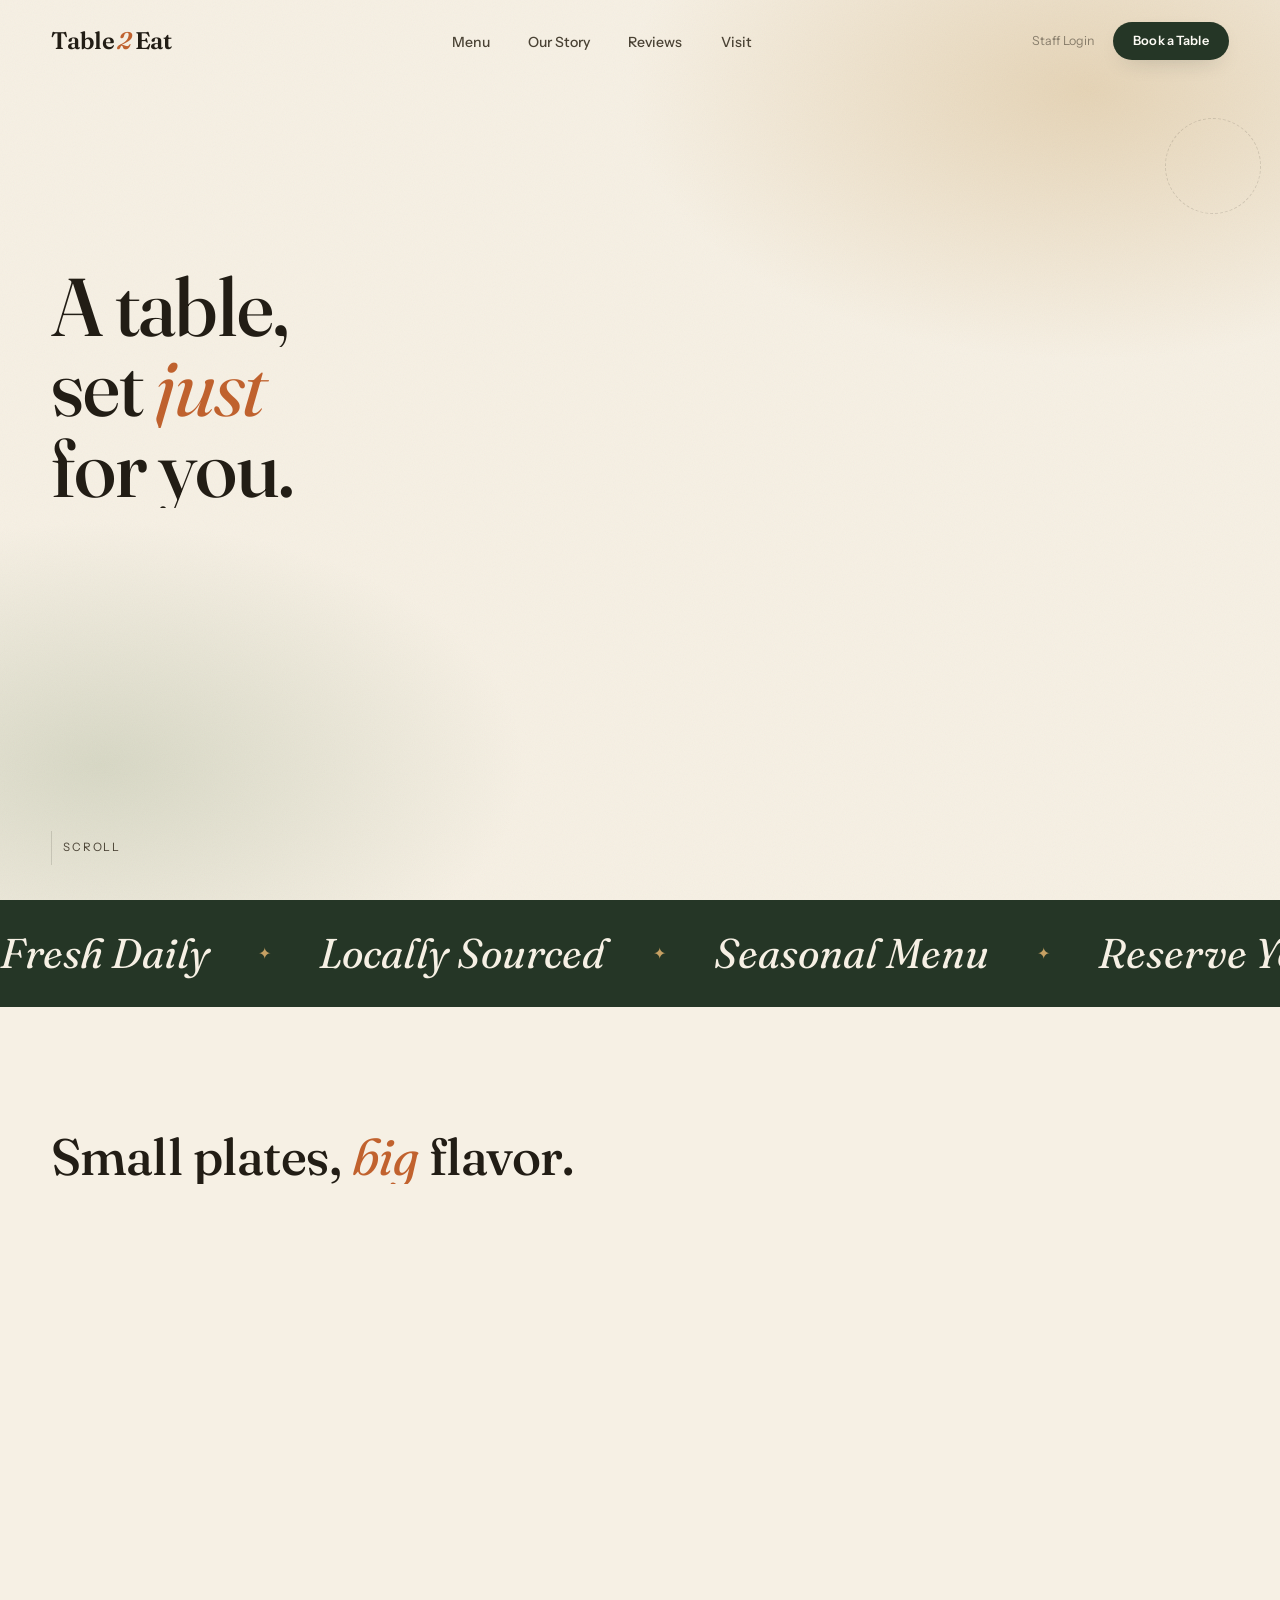
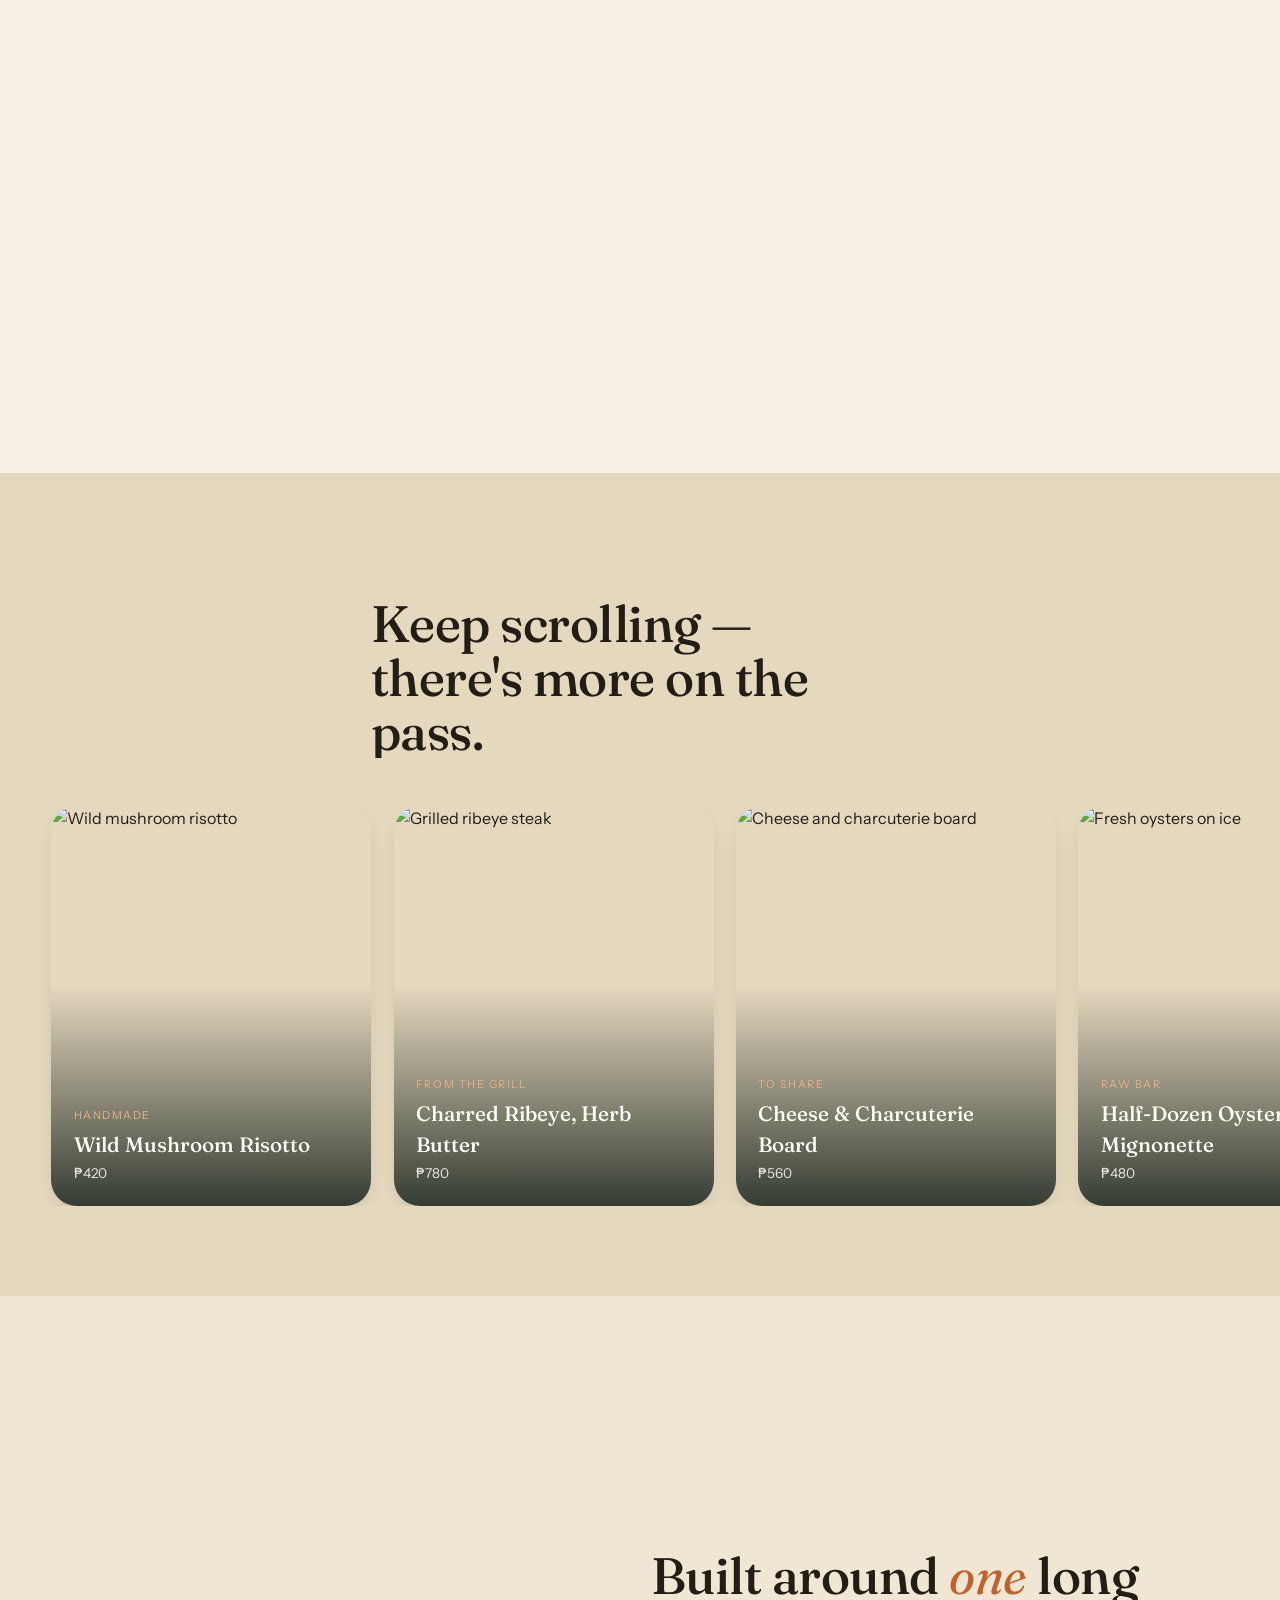
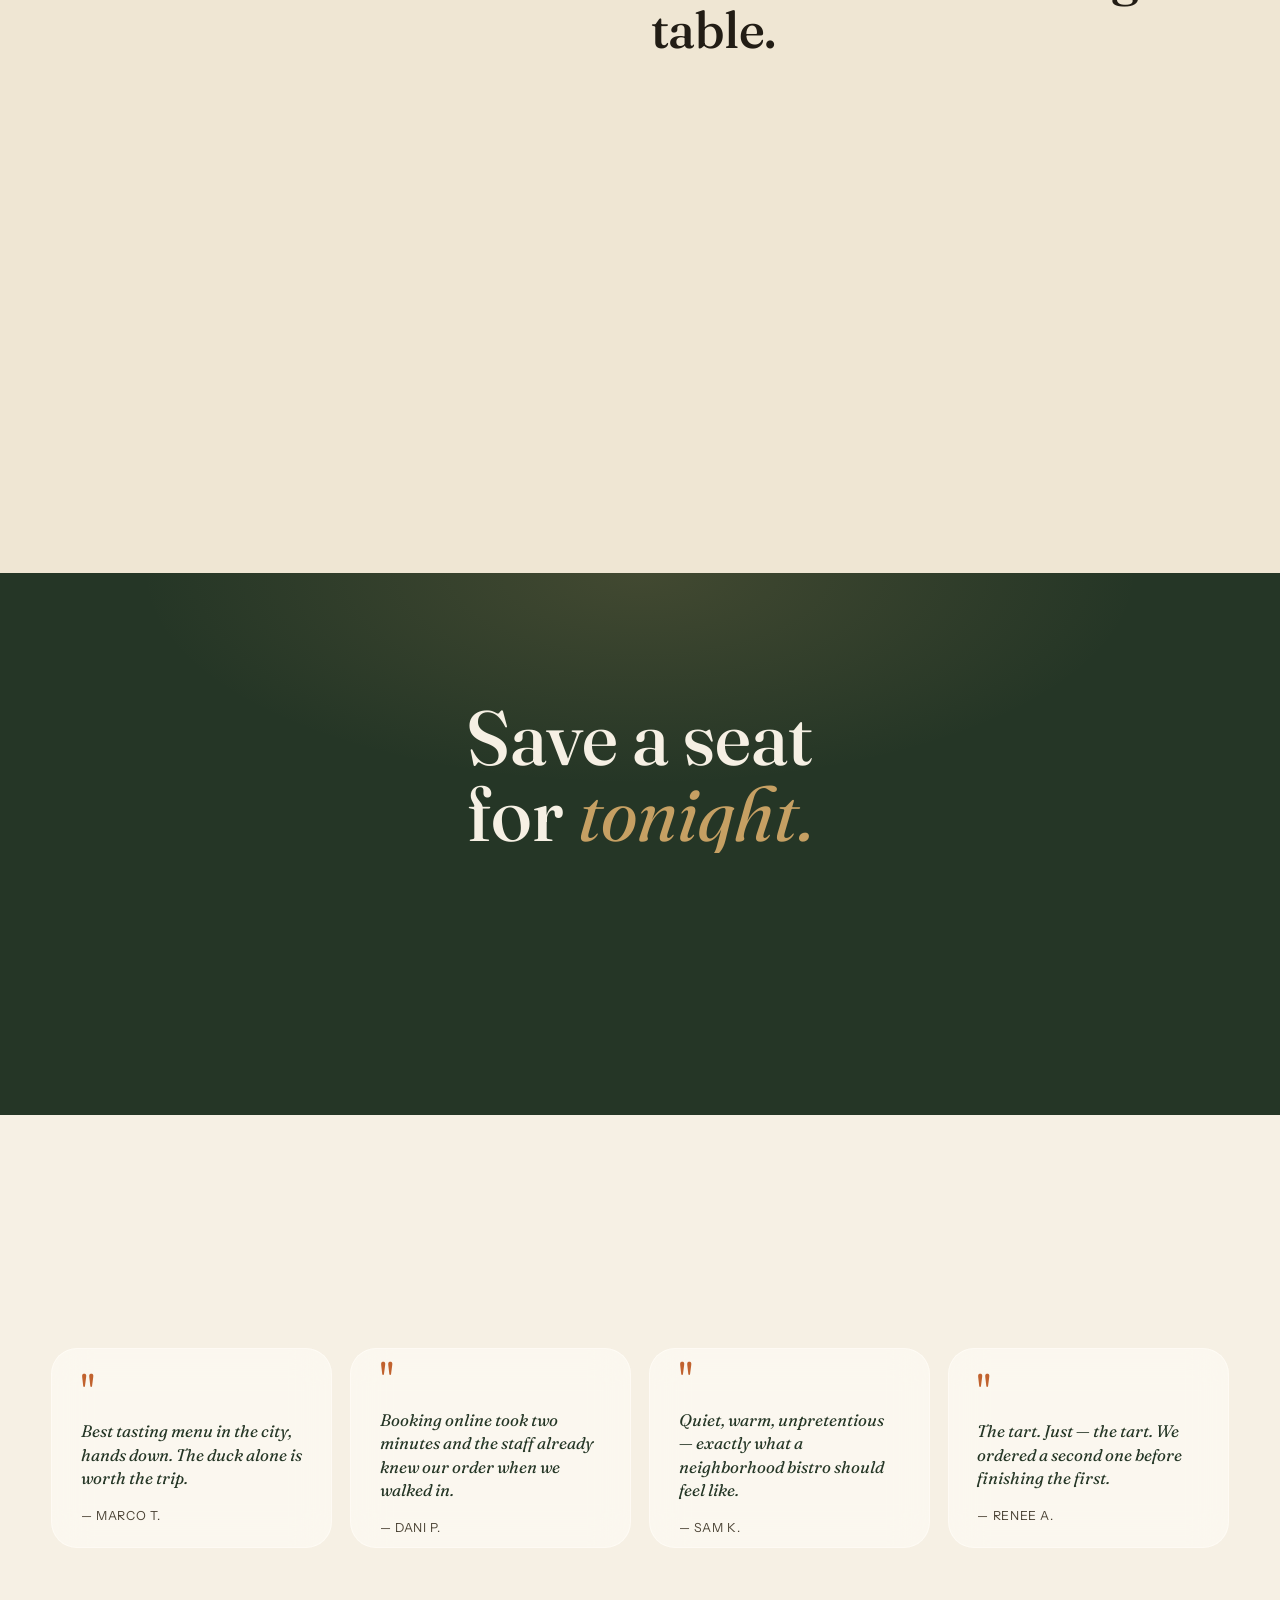
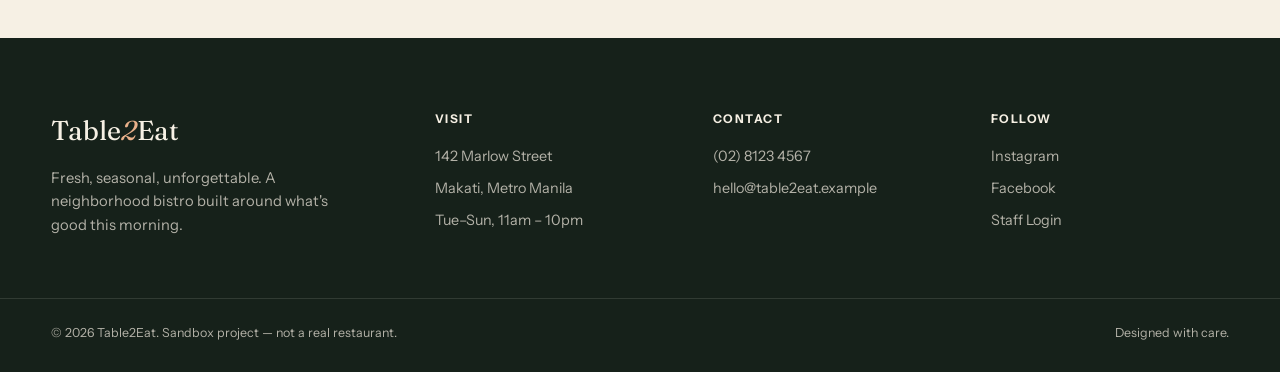
==== commit b9f40fd2: "Add motion system foundation + content flourishes (Phase 1 + 2) Phase 1 (foundation): - Lenis smooth" ====
--- a/index.html
+++ b/index.html
@@ -10,6 +10,7 @@
 <body>
 
 <div class="grain"></div>
+<div class="cursor-trail" id="cursorTrail"></div>
 
 <!-- ============ NAV ============ -->
 <nav class="nav" id="nav">
@@ -33,8 +34,10 @@
   <div class="container hero-grid">
     <div class="hero-copy">
       <div class="eyebrow" data-reveal="up">Bistro &amp; Kitchen — Est. 2019</div>
-      <h1 class="hero-title" data-reveal="up">
-        A table,<br>set <em>just</em><br>for you.
+      <h1 class="hero-title">
+        <span class="split-line"><span class="split-line-inner">A table,</span></span>
+        <span class="split-line"><span class="split-line-inner">set <em>just</em></span></span>
+        <span class="split-line"><span class="split-line-inner">for you.</span></span>
       </h1>
       <p class="hero-sub" data-reveal="up">Seasonal plates built around what's fresh this morning — served in a room designed for long, unhurried dinners with people you like.</p>
       <div class="hero-actions" data-reveal="up">
@@ -70,7 +73,7 @@
   <div class="container">
     <div class="section-head">
       <div class="eyebrow" data-reveal="up">The Menu</div>
-      <h2 class="section-title" data-reveal="up">Small plates, <em>big</em> flavor.</h2>
+      <h2 class="section-title"><span class="split-line"><span class="split-line-inner">Small plates, <em>big</em> flavor.</span></span></h2>
       <p class="section-sub" data-reveal="up">A rotating menu shaped by the season — here's what's on the pass this week.</p>
     </div>
 
@@ -121,6 +124,43 @@
   </div>
 </section>
 
+<!-- ============ TASTING REEL (horizontal pinned scroll) ============ -->
+<section class="tasting-pin" id="tastingPin">
+  <div class="tasting-head">
+    <div class="eyebrow" data-reveal="up">More From The Kitchen</div>
+    <h2 class="section-title"><span class="split-line"><span class="split-line-inner">Keep scrolling —<br>there's more on the pass.</span></span></h2>
+  </div>
+  <div class="tasting-viewport">
+    <div class="tasting-track" id="tastingTrack">
+      <div class="tasting-card">
+        <img src="https://images.unsplash.com/photo-1616669967602-91c99d4af626?auto=format&fit=crop&w=700&q=80" alt="Wild mushroom risotto">
+        <div class="tasting-info"><div class="tag">Handmade</div><h3>Wild Mushroom Risotto</h3><div class="price">₱420</div></div>
+      </div>
+      <div class="tasting-card">
+        <img src="https://images.unsplash.com/photo-1774806288349-3d910c6a9334?auto=format&fit=crop&w=700&q=80" alt="Grilled ribeye steak">
+        <div class="tasting-info"><div class="tag">From the Grill</div><h3>Charred Ribeye, Herb Butter</h3><div class="price">₱780</div></div>
+      </div>
+      <div class="tasting-card">
+        <img src="https://images.unsplash.com/photo-1601912262364-3a35aa0d9399?auto=format&fit=crop&w=700&q=80" alt="Cheese and charcuterie board">
+        <div class="tasting-info"><div class="tag">To Share</div><h3>Cheese &amp; Charcuterie Board</h3><div class="price">₱560</div></div>
+      </div>
+      <div class="tasting-card">
+        <img src="https://images.unsplash.com/photo-1584776252066-7ad031913ca0?auto=format&fit=crop&w=700&q=80" alt="Fresh oysters on ice">
+        <div class="tasting-info"><div class="tag">Raw Bar</div><h3>Half-Dozen Oysters, Mignonette</h3><div class="price">₱480</div></div>
+      </div>
+      <div class="tasting-card">
+        <img src="https://images.unsplash.com/photo-1551024709-8f23befc6f87?auto=format&fit=crop&w=700&q=80" alt="Craft cocktails on the bar">
+        <div class="tasting-info"><div class="tag">From the Bar</div><h3>Seasonal Cocktail Flight</h3><div class="price">₱350</div></div>
+      </div>
+      <div class="tasting-card note">
+        <div class="quote-mark">"</div>
+        <p>Ask your server what's off-menu tonight — the kitchen usually has one dish that never makes it to print.</p>
+        <div class="who">— The Kitchen</div>
+      </div>
+    </div>
+  </div>
+</section>
+
 <!-- ============ ABOUT / STORY ============ -->
 <section class="about section-pad" id="about">
   <div class="container about-grid">
@@ -130,7 +170,7 @@
     </div>
     <div class="about-copy">
       <div class="eyebrow" data-reveal="up">Our Story</div>
-      <h2 class="section-title" data-reveal="up">Built around <em>one</em> long table.</h2>
+      <h2 class="section-title"><span class="split-line"><span class="split-line-inner">Built around <em>one</em> long table.</span></span></h2>
       <div class="story-track" id="storyTrack">
         <p class="story-line" data-active="true">Table2Eat started as a six-table pop-up in 2019 — one chef, one market run every morning, one menu that changed with whatever looked best at the stall.</p>
         <p class="story-line">Five years later the market run hasn't changed. We still walk the same three farms every morning before service, and the menu still bends to what they hand us.</p>
@@ -138,8 +178,8 @@
       </div>
       <div class="stat-row" data-reveal="up">
         <div class="stat"><b>2019</b><span>Est.</span></div>
-        <div class="stat"><b>32</b><span>Seats</span></div>
-        <div class="stat"><b>4.9★</b><span>480+ Reviews</span></div>
+        <div class="stat"><b><span data-count-to="32" data-decimals="0">0</span></b><span>Seats</span></div>
+        <div class="stat"><b><span data-count-to="4.9" data-decimals="1">0.0</span>★</b><span>480+ Reviews</span></div>
       </div>
     </div>
   </div>
@@ -149,7 +189,10 @@
 <section class="reserve-cta section-pad" id="visit">
   <div class="container">
     <div class="eyebrow" data-reveal="up">Reservations</div>
-    <h2 class="reserve-title" data-reveal="up">Save a seat<br>for <em>tonight.</em></h2>
+    <h2 class="reserve-title">
+      <span class="split-line"><span class="split-line-inner">Save a seat</span></span>
+      <span class="split-line"><span class="split-line-inner">for <em>tonight.</em></span></span>
+    </h2>
     <p class="reserve-sub" data-reveal="up">Tables are limited and fill quickly on weekends. Reserve online in under two minutes — a small fee holds your table and comes off your final bill.</p>
     <div class="reserve-actions" data-reveal="up">
       <button class="btn btn-terracotta" id="openBookingBtn4">Book a Table</button>
@@ -163,25 +206,25 @@
   <div class="container">
     <div class="section-head center" data-reveal="up">
       <div class="eyebrow" style="justify-content:center;">Reviews</div>
-      <h2 class="section-title">Word of <em>mouth.</em></h2>
-    </div>
-    <div class="bento" style="grid-auto-rows:200px;">
-      <div class="bento-card glass-note" data-reveal="fade">
+      <h2 class="section-title"><span class="split-line"><span class="split-line-inner">Word of <em>mouth.</em></span></span></h2>
+    </div>
+    <div class="bento" id="reviewsBento" style="grid-auto-rows:200px;">
+      <div class="bento-card glass-note">
         <div class="quote-mark">"</div>
         <p>Best tasting menu in the city, hands down. The duck alone is worth the trip.</p>
         <div class="who">— Marco T.</div>
       </div>
-      <div class="bento-card glass-note" data-reveal="fade">
+      <div class="bento-card glass-note">
         <div class="quote-mark">"</div>
         <p>Booking online took two minutes and the staff already knew our order when we walked in.</p>
         <div class="who">— Dani P.</div>
       </div>
-      <div class="bento-card glass-note" data-reveal="fade">
+      <div class="bento-card glass-note">
         <div class="quote-mark">"</div>
         <p>Quiet, warm, unpretentious — exactly what a neighborhood bistro should feel like.</p>
         <div class="who">— Sam K.</div>
       </div>
-      <div class="bento-card glass-note" data-reveal="fade">
+      <div class="bento-card glass-note">
         <div class="quote-mark">"</div>
         <p>The tart. Just — the tart. We ordered a second one before finishing the first.</p>
         <div class="who">— Renee A.</div>
@@ -368,6 +411,7 @@
 
 <script src="https://cdnjs.cloudflare.com/ajax/libs/gsap/3.12.5/gsap.min.js"></script>
 <script src="https://cdnjs.cloudflare.com/ajax/libs/gsap/3.12.5/ScrollTrigger.min.js"></script>
+<script src="https://cdn.jsdelivr.net/npm/lenis@1.1.18/dist/lenis.min.js"></script>
 <script src="https://cdnjs.cloudflare.com/ajax/libs/qrcodejs/1.0.0/qrcode.min.js"></script>
 <script src="js/main.js"></script>
 <script src="js/booking.js"></script>
--- a/css/style.css
+++ b/css/style.css
@@ -37,6 +37,9 @@
 
 *,*::before,*::after{ box-sizing:border-box; }
 html{ scroll-behavior:smooth; }
+/* Lenis drives scrolling itself once active — native smooth-scroll would fight it */
+html.lenis, html.lenis body{ height:auto; }
+.lenis.lenis-smooth{ scroll-behavior:auto; }
 body{
   margin:0;
   background:var(--cream);
@@ -47,6 +50,20 @@
   -webkit-font-smoothing:antialiased;
   overflow-x:hidden;
 }
+
+/* quiet trailing cursor dot — desktop only, respects reduced-motion via JS gate */
+.cursor-trail{
+  position:fixed; top:0; left:0; width:14px; height:14px; border-radius:50%;
+  background:radial-gradient(circle, rgba(193,98,46,.5) 0%, rgba(193,98,46,0) 72%);
+  pointer-events:none; z-index:9500;
+  opacity:0; transition:opacity .5s ease;
+}
+.cursor-trail.visible{ opacity:1; }
+@media (max-width:900px){ .cursor-trail{ display:none; } }
+
+/* split-line heading reveal mask */
+.split-line{ display:block; overflow:hidden; }
+.split-line-inner{ display:block; will-change:transform; }
 img{ max-width:100%; display:block; }
 a{ color:inherit; text-decoration:none; }
 button{ font-family:inherit; cursor:pointer; }
@@ -283,6 +300,7 @@
   grid-template-columns:repeat(4, 1fr);
   grid-auto-rows:190px;
   gap:1.1rem;
+  perspective:1000px;
 }
 .bento-card{
   position:relative;
@@ -331,6 +349,51 @@
   margin-top:2.6rem; display:flex; align-items:center; justify-content:space-between; flex-wrap:wrap; gap:1rem;
 }
 
+/* ---------------- TASTING REEL (horizontal pinned scroll) ---------------- */
+.tasting-pin{
+  background:var(--cream-deep);
+  padding:clamp(5rem,10vh,8rem) 0;
+  overflow:hidden;
+}
+.tasting-head{
+  padding:0 var(--gutter);
+  max-width:640px;
+  margin:0 auto 3rem;
+}
+.tasting-viewport{ overflow:hidden; }
+.tasting-track{
+  display:flex;
+  gap:1.4rem;
+  padding:0 var(--gutter);
+  width:max-content;
+}
+.tasting-card{
+  position:relative;
+  flex:0 0 auto;
+  width:min(78vw,320px);
+  aspect-ratio:4/5;
+  border-radius:26px;
+  overflow:hidden;
+  box-shadow:var(--shadow-tight);
+}
+.tasting-card img{ position:absolute; inset:0; width:100%; height:100%; object-fit:cover; }
+.tasting-card::before{
+  content:''; position:absolute; inset:0;
+  background:linear-gradient(180deg, rgba(22,33,26,0) 45%, rgba(22,33,26,.85) 100%);
+}
+.tasting-info{ position:absolute; left:0; right:0; bottom:0; padding:1.4rem; color:var(--paper); }
+.tasting-info .tag{ font-size:.68rem; letter-spacing:.14em; text-transform:uppercase; color:var(--terracotta-soft); }
+.tasting-info h3{ font-family:var(--font-display); font-weight:500; font-size:1.3rem; margin-top:.35rem; }
+.tasting-info .price{ font-size:.85rem; opacity:.85; margin-top:.2rem; }
+.tasting-card.note{
+  background:var(--paper);
+  display:flex; flex-direction:column; justify-content:center; padding:2rem;
+  border:1px solid var(--line-soft);
+}
+.tasting-card.note .quote-mark{ font-family:var(--font-display); font-size:2.6rem; color:var(--terracotta); line-height:1; }
+.tasting-card.note p{ font-family:var(--font-display); font-style:italic; font-size:1.15rem; color:var(--forest); margin-top:.5rem; line-height:1.45; }
+.tasting-card.note .who{ margin-top:1.2rem; font-size:.78rem; color:var(--ink-soft); letter-spacing:.05em; text-transform:uppercase; }
+
 /* ---------------- ABOUT / PINNED STORY ---------------- */
 .about{
   background:var(--cream-soft);
@@ -350,6 +413,7 @@
 }
 .about-copy .stat b{
   font-family:var(--font-display); font-size:2.4rem; font-weight:500; color:var(--forest); display:block;
+  font-variant-numeric:tabular-nums;
 }
 .about-copy .stat span{ font-size:.76rem; letter-spacing:.1em; text-transform:uppercase; color:var(--ink-soft); }
 .about-copy .story-track{ position:relative; min-height:9.5rem; margin-top:1.4rem; }
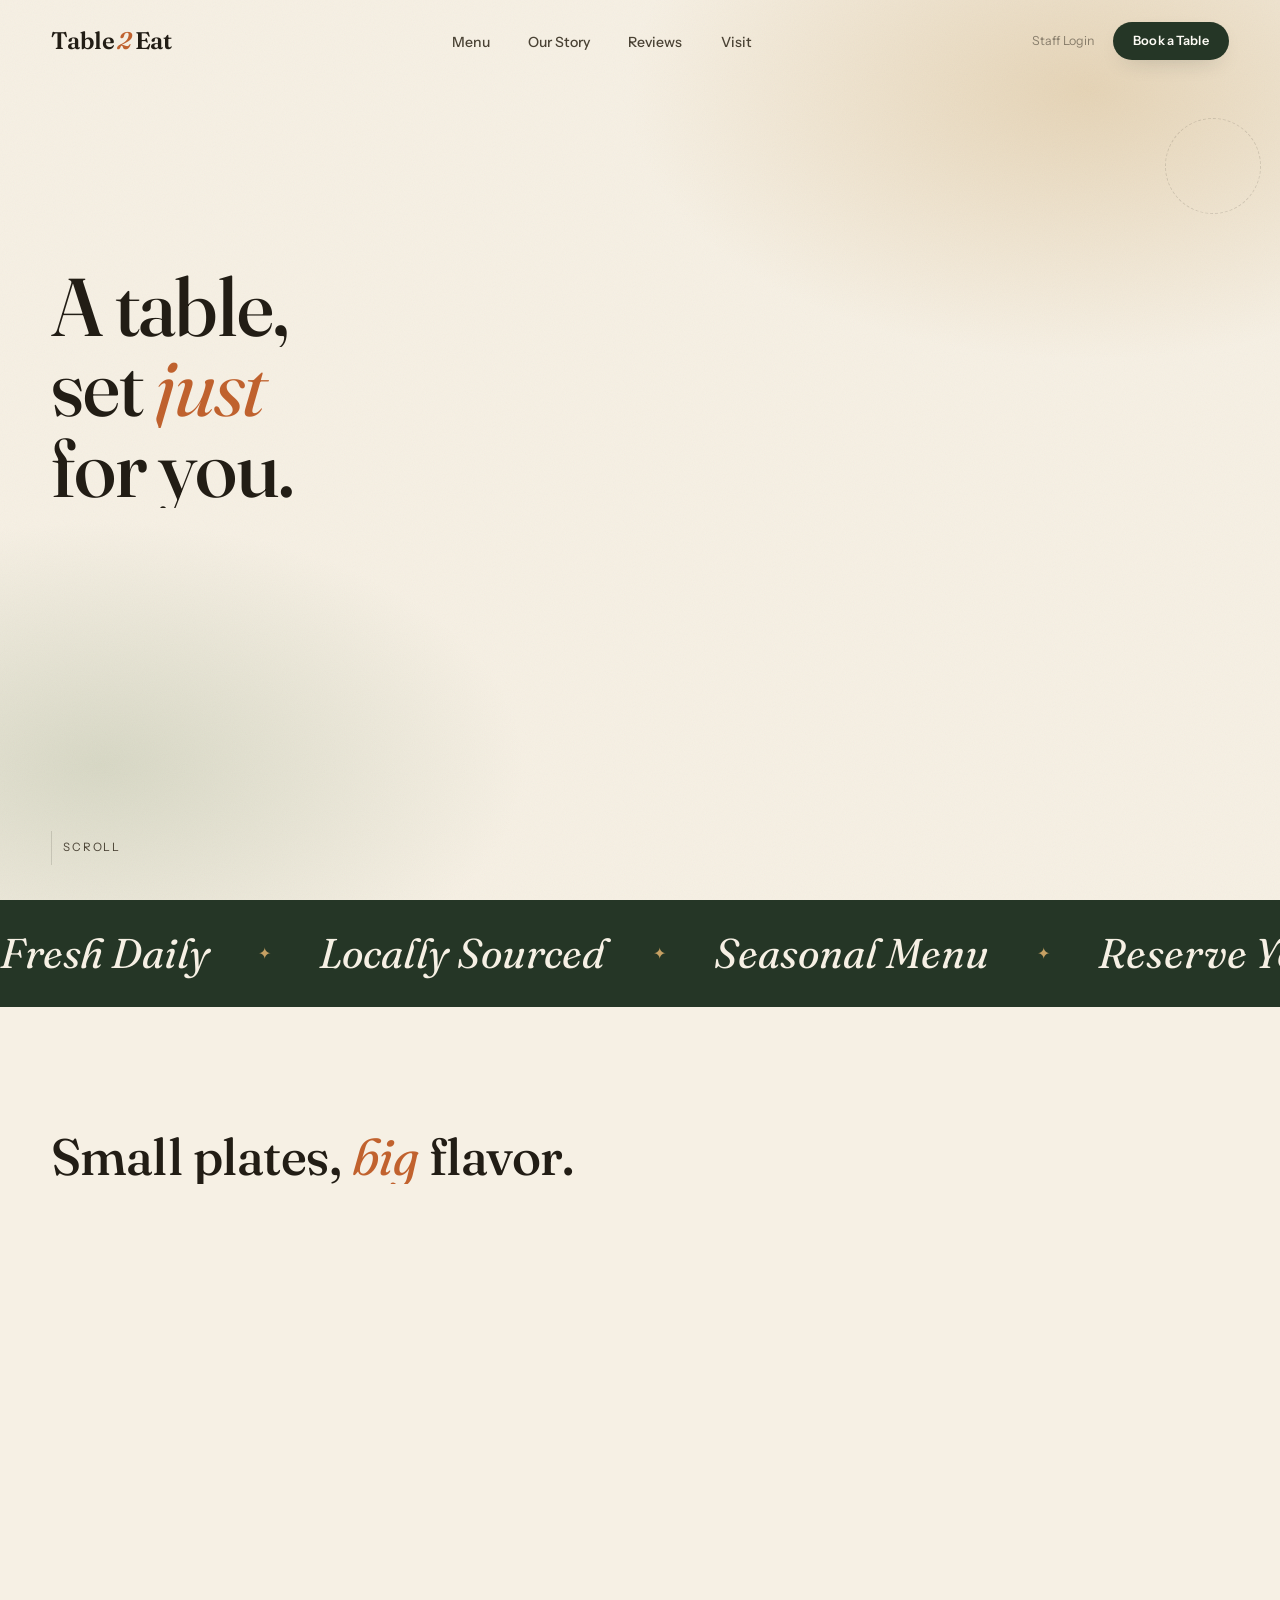
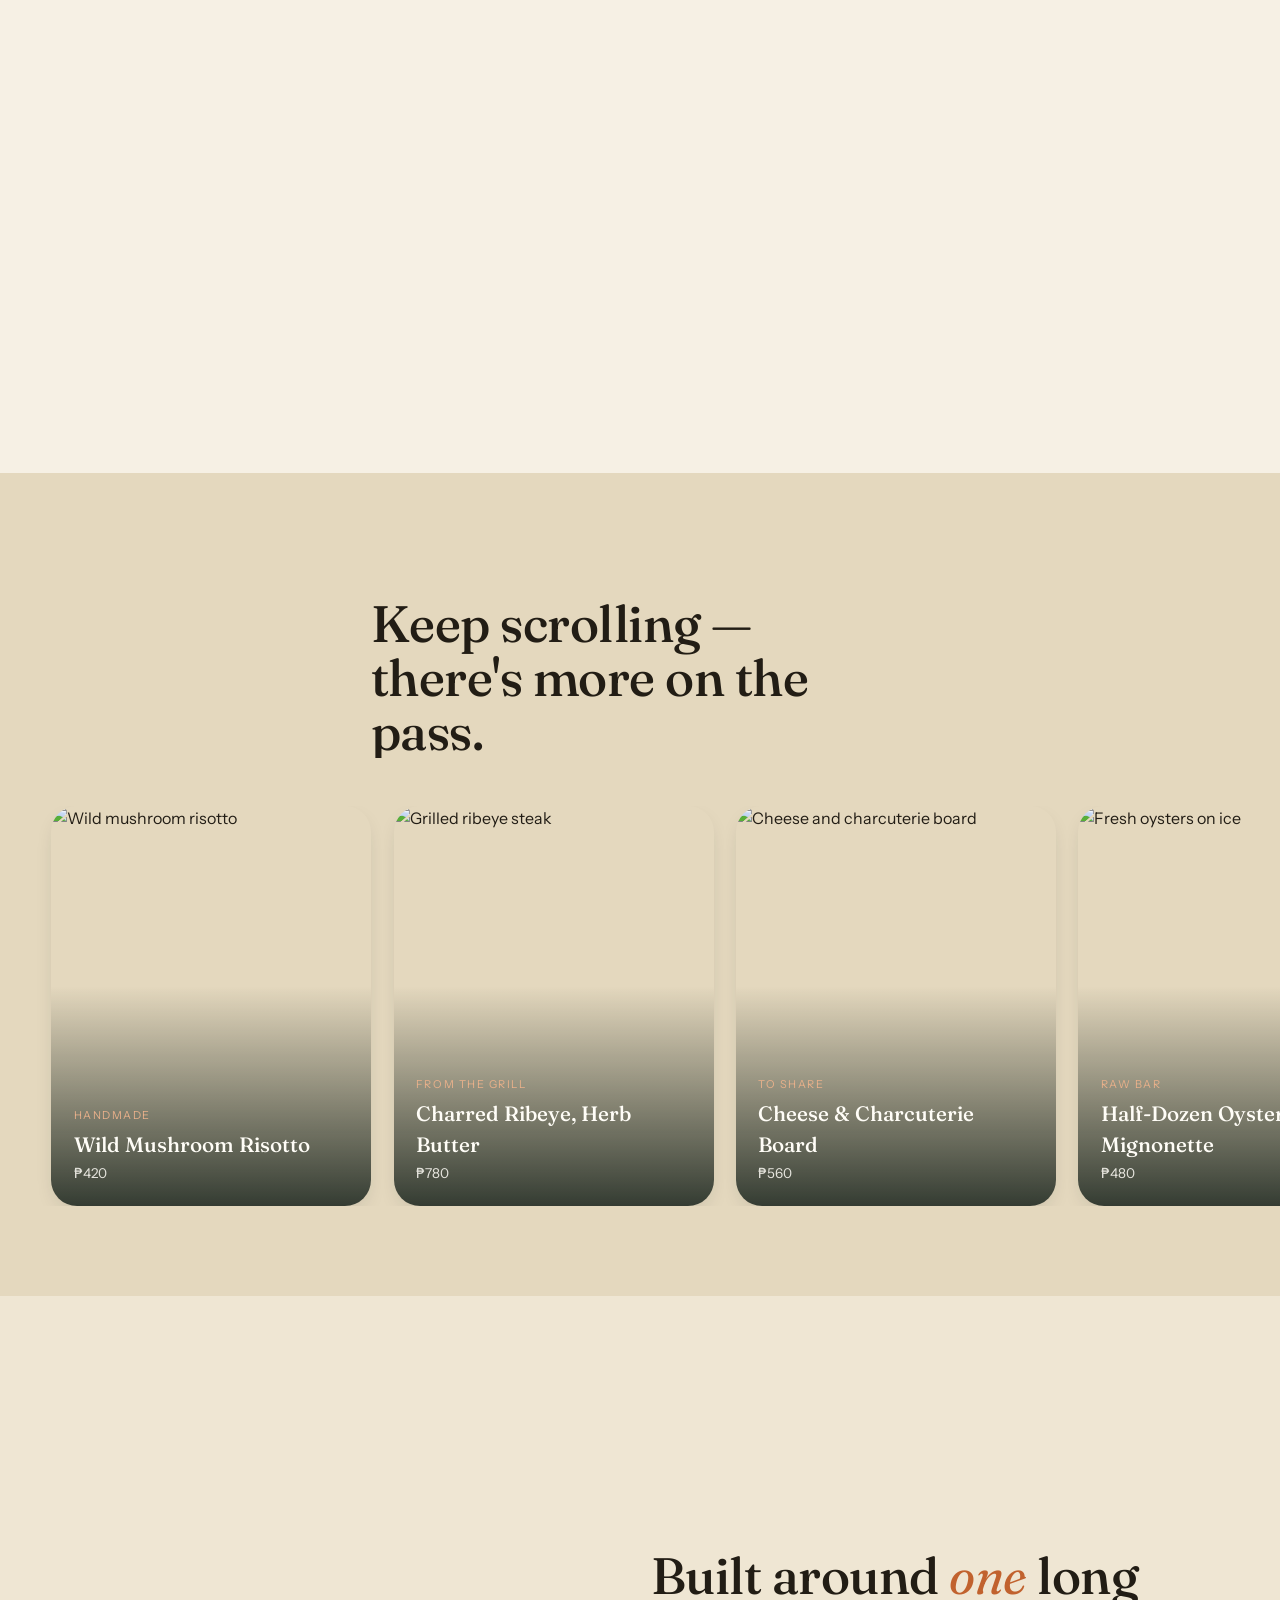
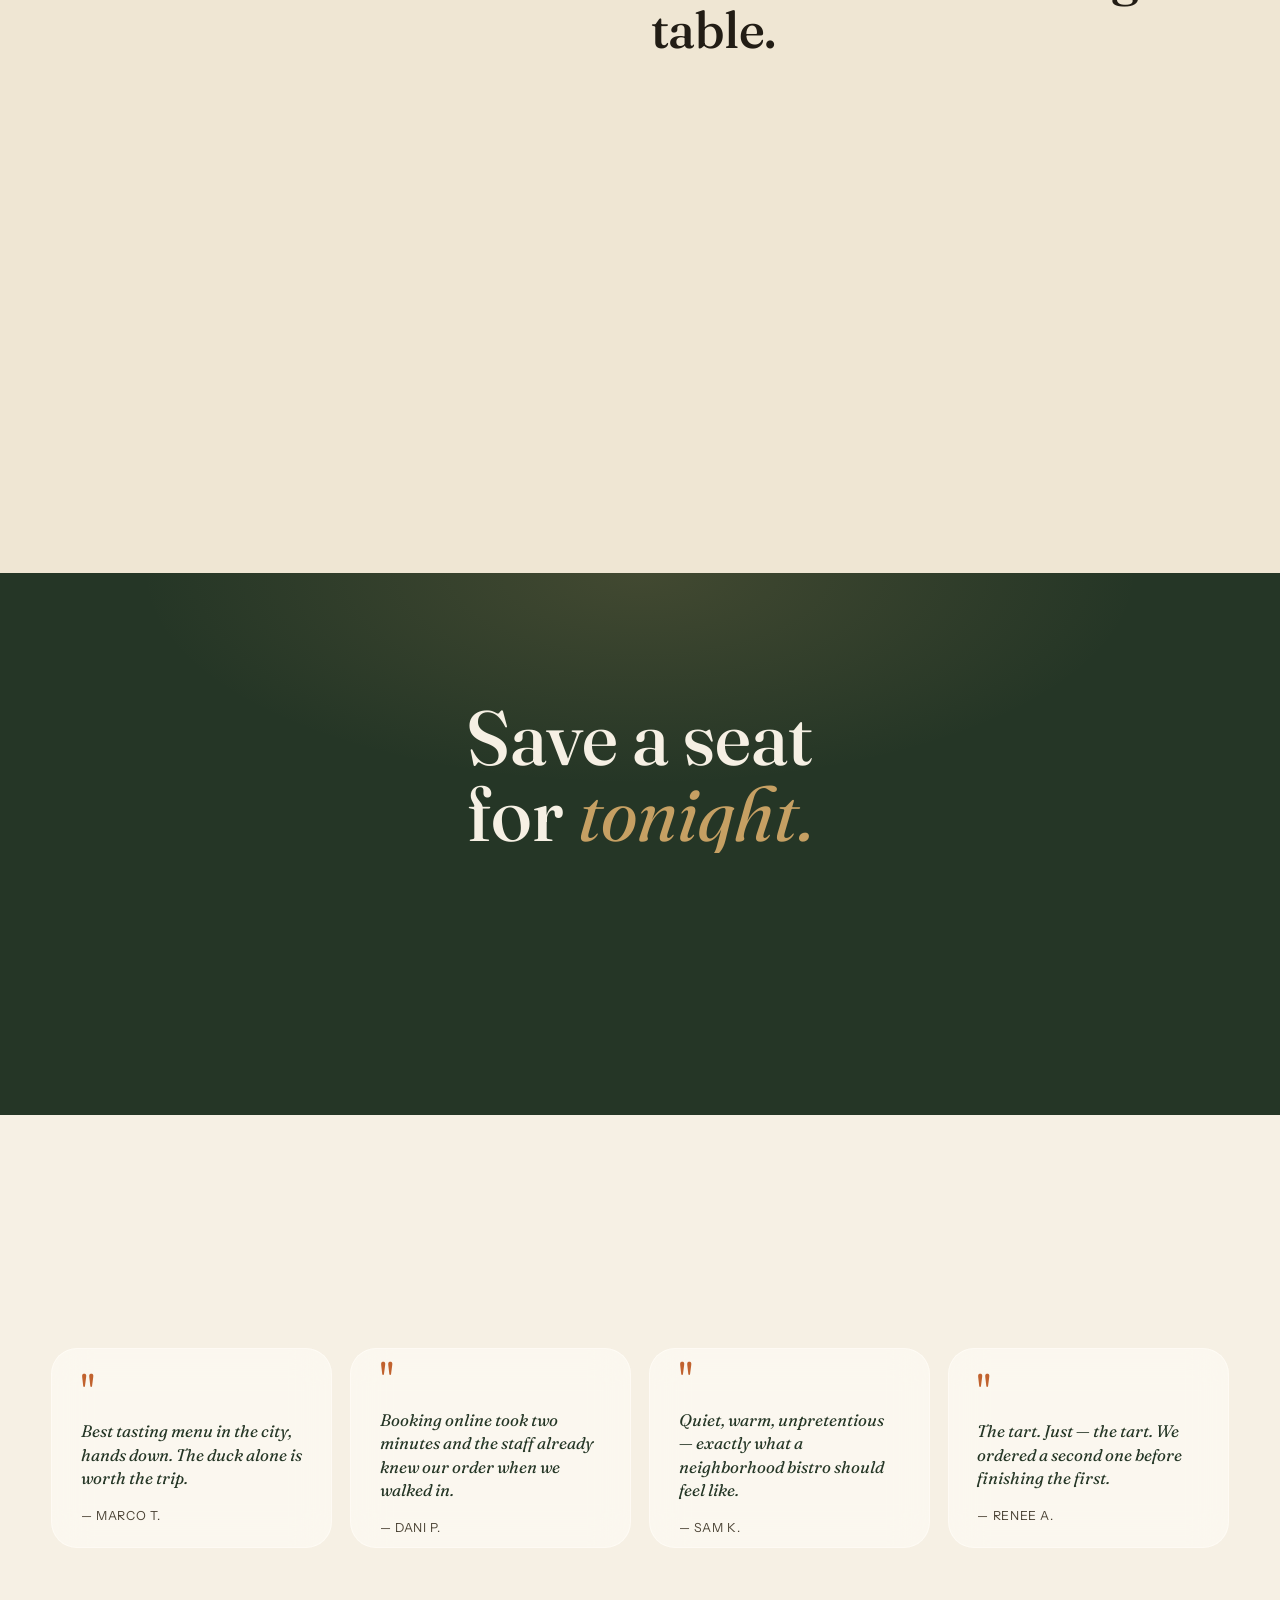
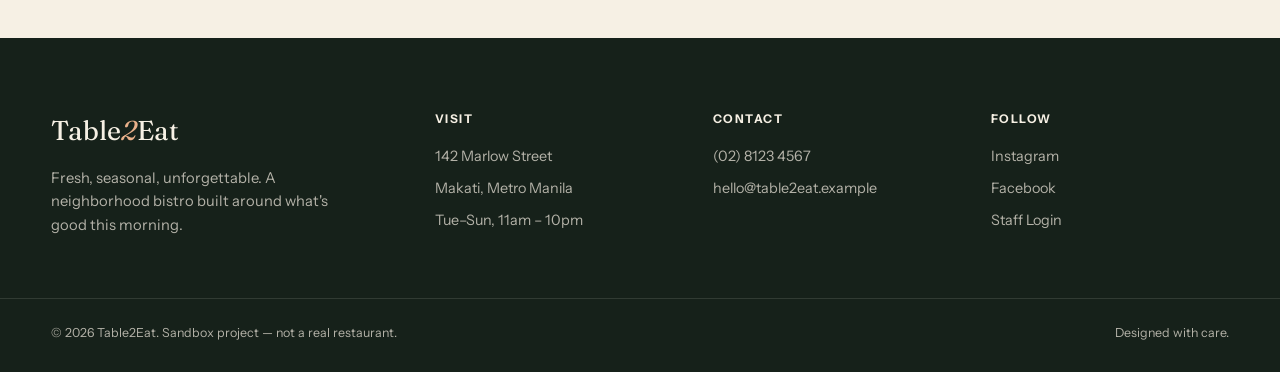
==== commit d1f52932: "Remove Lenis smooth-scroll: confirmed root cause of scroll lag/jitter Traced the persistent tremblin" ====
--- a/index.html
+++ b/index.html
@@ -49,7 +49,7 @@
     <div class="hero-visual">
       <div class="hero-ring"></div>
       <div class="hero-blob" data-reveal="scale">
-        <img src="https://images.unsplash.com/photo-1467003909585-2f8a72700288?auto=format&fit=crop&w=1200&q=80" alt="Signature plated dish at Table2Eat">
+        <img src="https://images.unsplash.com/photo-1467003909585-2f8a72700288?auto=format&fit=crop&w=900&q=75" alt="Signature plated dish at Table2Eat" decoding="async" fetchpriority="high">
       </div>
       <div class="hero-badge" data-reveal="up">
         <span class="stars">★★★★★</span>
@@ -79,7 +79,7 @@
 
     <div class="bento">
       <div class="bento-card large" data-reveal="fade">
-        <img src="https://images.unsplash.com/photo-1616669944447-d65d41a222bd?auto=format&fit=crop&w=1200&q=80" alt="Seared duck breast, chef's signature">
+        <img src="https://images.unsplash.com/photo-1616669944447-d65d41a222bd?auto=format&fit=crop&w=900&q=75" alt="Seared duck breast, chef's signature" loading="lazy" decoding="async">
         <div class="card-info">
           <div class="tag">Chef's Signature</div>
           <h3>Seared Duck, Charred Fig &amp; Jus</h3>
@@ -87,7 +87,7 @@
         </div>
       </div>
       <div class="bento-card" data-reveal="fade">
-        <img src="https://images.unsplash.com/photo-1553455860-2fa544e14141?auto=format&fit=crop&w=800&q=80" alt="Garden salad starter">
+        <img src="https://images.unsplash.com/photo-1553455860-2fa544e14141?auto=format&fit=crop&w=600&q=75" alt="Garden salad starter" loading="lazy" decoding="async">
         <div class="card-info">
           <div class="tag">Starter</div>
           <h3>Garden Leaves &amp; Herb Vinaigrette</h3>
@@ -100,7 +100,7 @@
         <div class="who">— Renee A., Google Review</div>
       </div>
       <div class="bento-card tall" data-reveal="fade">
-        <img src="https://images.unsplash.com/photo-1516100882582-96c3a05fe590?auto=format&fit=crop&w=800&q=80" alt="Handmade pasta dish">
+        <img src="https://images.unsplash.com/photo-1516100882582-96c3a05fe590?auto=format&fit=crop&w=600&q=75" alt="Handmade pasta dish" loading="lazy" decoding="async">
         <div class="card-info">
           <div class="tag">Handmade</div>
           <h3>Brown Butter Tagliatelle</h3>
@@ -108,7 +108,7 @@
         </div>
       </div>
       <div class="bento-card" data-reveal="fade">
-        <img src="https://images.unsplash.com/photo-1543508834-51a9bcc28a88?auto=format&fit=crop&w=800&q=80" alt="Dessert tart">
+        <img src="https://images.unsplash.com/photo-1543508834-51a9bcc28a88?auto=format&fit=crop&w=600&q=75" alt="Dessert tart" loading="lazy" decoding="async">
         <div class="card-info">
           <div class="tag">To Finish</div>
           <h3>Citrus Tart, Torched Meringue</h3>
@@ -133,23 +133,23 @@
   <div class="tasting-viewport">
     <div class="tasting-track" id="tastingTrack">
       <div class="tasting-card">
-        <img src="https://images.unsplash.com/photo-1616669967602-91c99d4af626?auto=format&fit=crop&w=700&q=80" alt="Wild mushroom risotto">
+        <img src="https://images.unsplash.com/photo-1616669967602-91c99d4af626?auto=format&fit=crop&w=640&q=75" alt="Wild mushroom risotto" loading="lazy" decoding="async">
         <div class="tasting-info"><div class="tag">Handmade</div><h3>Wild Mushroom Risotto</h3><div class="price">₱420</div></div>
       </div>
       <div class="tasting-card">
-        <img src="https://images.unsplash.com/photo-1774806288349-3d910c6a9334?auto=format&fit=crop&w=700&q=80" alt="Grilled ribeye steak">
+        <img src="https://images.unsplash.com/photo-1774806288349-3d910c6a9334?auto=format&fit=crop&w=640&q=75" alt="Grilled ribeye steak" loading="lazy" decoding="async">
         <div class="tasting-info"><div class="tag">From the Grill</div><h3>Charred Ribeye, Herb Butter</h3><div class="price">₱780</div></div>
       </div>
       <div class="tasting-card">
-        <img src="https://images.unsplash.com/photo-1601912262364-3a35aa0d9399?auto=format&fit=crop&w=700&q=80" alt="Cheese and charcuterie board">
+        <img src="https://images.unsplash.com/photo-1601912262364-3a35aa0d9399?auto=format&fit=crop&w=640&q=75" alt="Cheese and charcuterie board" loading="lazy" decoding="async">
         <div class="tasting-info"><div class="tag">To Share</div><h3>Cheese &amp; Charcuterie Board</h3><div class="price">₱560</div></div>
       </div>
       <div class="tasting-card">
-        <img src="https://images.unsplash.com/photo-1584776252066-7ad031913ca0?auto=format&fit=crop&w=700&q=80" alt="Fresh oysters on ice">
+        <img src="https://images.unsplash.com/photo-1584776252066-7ad031913ca0?auto=format&fit=crop&w=640&q=75" alt="Fresh oysters on ice" loading="lazy" decoding="async">
         <div class="tasting-info"><div class="tag">Raw Bar</div><h3>Half-Dozen Oysters, Mignonette</h3><div class="price">₱480</div></div>
       </div>
       <div class="tasting-card">
-        <img src="https://images.unsplash.com/photo-1551024709-8f23befc6f87?auto=format&fit=crop&w=700&q=80" alt="Craft cocktails on the bar">
+        <img src="https://images.unsplash.com/photo-1551024709-8f23befc6f87?auto=format&fit=crop&w=640&q=75" alt="Craft cocktails on the bar" loading="lazy" decoding="async">
         <div class="tasting-info"><div class="tag">From the Bar</div><h3>Seasonal Cocktail Flight</h3><div class="price">₱350</div></div>
       </div>
       <div class="tasting-card note">
@@ -165,7 +165,7 @@
 <section class="about section-pad" id="about">
   <div class="container about-grid">
     <div class="about-visual" data-reveal="clip">
-      <img src="https://images.unsplash.com/photo-1610963490387-0c08126eacf8?auto=format&fit=crop&w=1000&q=80" alt="Table2Eat dining room interior">
+      <img src="https://images.unsplash.com/photo-1610963490387-0c08126eacf8?auto=format&fit=crop&w=800&q=75" alt="Table2Eat dining room interior" loading="lazy" decoding="async">
       <div class="frame-line"></div>
     </div>
     <div class="about-copy">
@@ -411,7 +411,6 @@
 
 <script src="https://cdnjs.cloudflare.com/ajax/libs/gsap/3.12.5/gsap.min.js"></script>
 <script src="https://cdnjs.cloudflare.com/ajax/libs/gsap/3.12.5/ScrollTrigger.min.js"></script>
-<script src="https://cdn.jsdelivr.net/npm/lenis@1.1.18/dist/lenis.min.js"></script>
 <script src="https://cdnjs.cloudflare.com/ajax/libs/qrcodejs/1.0.0/qrcode.min.js"></script>
 <script src="js/main.js"></script>
 <script src="js/booking.js"></script>
--- a/css/style.css
+++ b/css/style.css
@@ -37,9 +37,6 @@
 
 *,*::before,*::after{ box-sizing:border-box; }
 html{ scroll-behavior:smooth; }
-/* Lenis drives scrolling itself once active — native smooth-scroll would fight it */
-html.lenis, html.lenis body{ height:auto; }
-.lenis.lenis-smooth{ scroll-behavior:auto; }
 body{
   margin:0;
   background:var(--cream);
@@ -57,6 +54,7 @@
   background:radial-gradient(circle, rgba(193,98,46,.5) 0%, rgba(193,98,46,0) 72%);
   pointer-events:none; z-index:9500;
   opacity:0; transition:opacity .5s ease;
+  will-change:transform;
 }
 .cursor-trail.visible{ opacity:1; }
 @media (max-width:900px){ .cursor-trail{ display:none; } }
@@ -222,6 +220,7 @@
   border-radius:58% 42% 63% 37% / 45% 55% 45% 55%;
   overflow:hidden;
   box-shadow:var(--shadow-soft);
+  will-change:transform;
 }
 .hero-blob img{
   width:100%; height:100%; object-fit:cover;
@@ -266,7 +265,6 @@
 }
 .marquee-track{
   display:inline-flex; gap:3rem;
-  animation:marquee 26s linear infinite;
   will-change:transform;
 }
 .marquee-track span{
@@ -278,8 +276,6 @@
   color:var(--cream);
 }
 .marquee-track span::after{ content:'✦'; font-style:normal; color:var(--gold); font-size:1rem; }
-@keyframes marquee{ from{ transform:translateX(0); } to{ transform:translateX(-50%); } }
-
 /* ---------------- SECTION SCAFFOLD ---------------- */
 section{ position:relative; }
 .section-pad{ padding:clamp(5rem,10vh,8rem) 0; }
@@ -366,6 +362,7 @@
   gap:1.4rem;
   padding:0 var(--gutter);
   width:max-content;
+  will-change:transform;
 }
 .tasting-card{
   position:relative;
